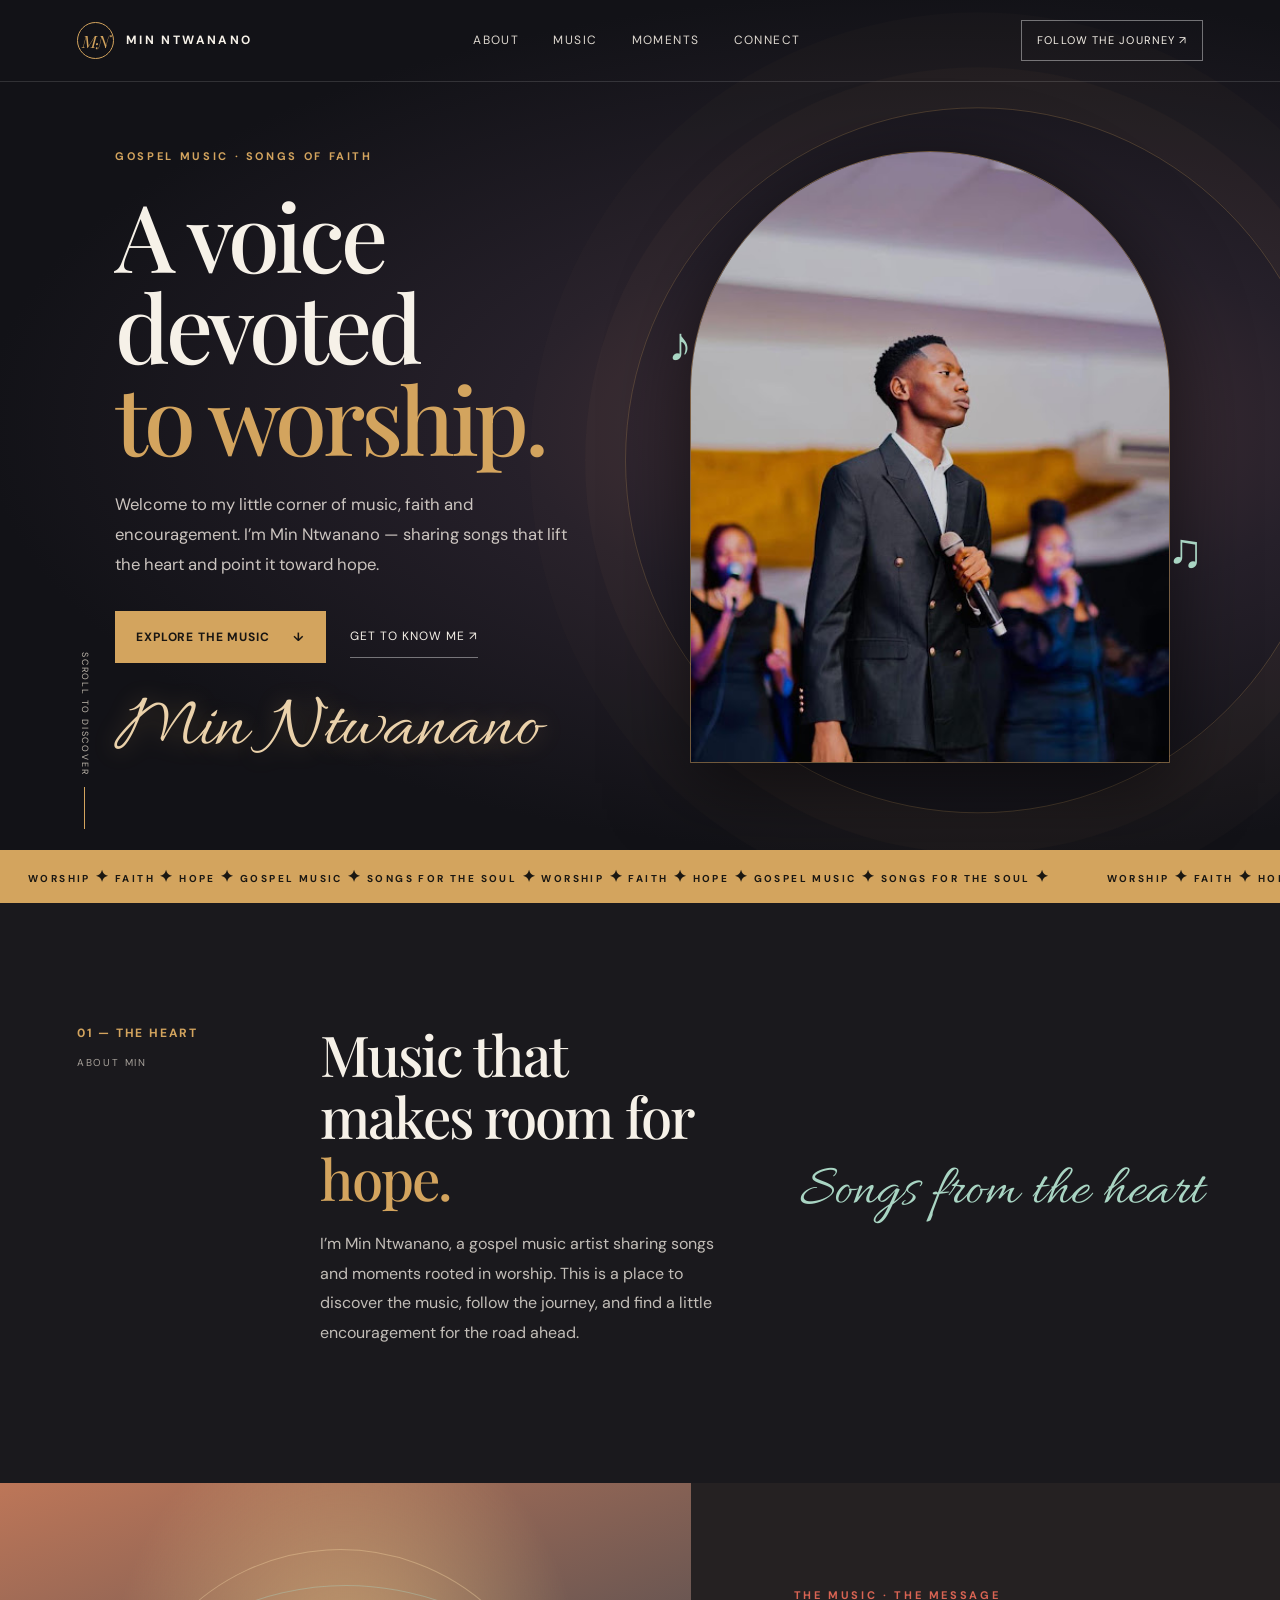
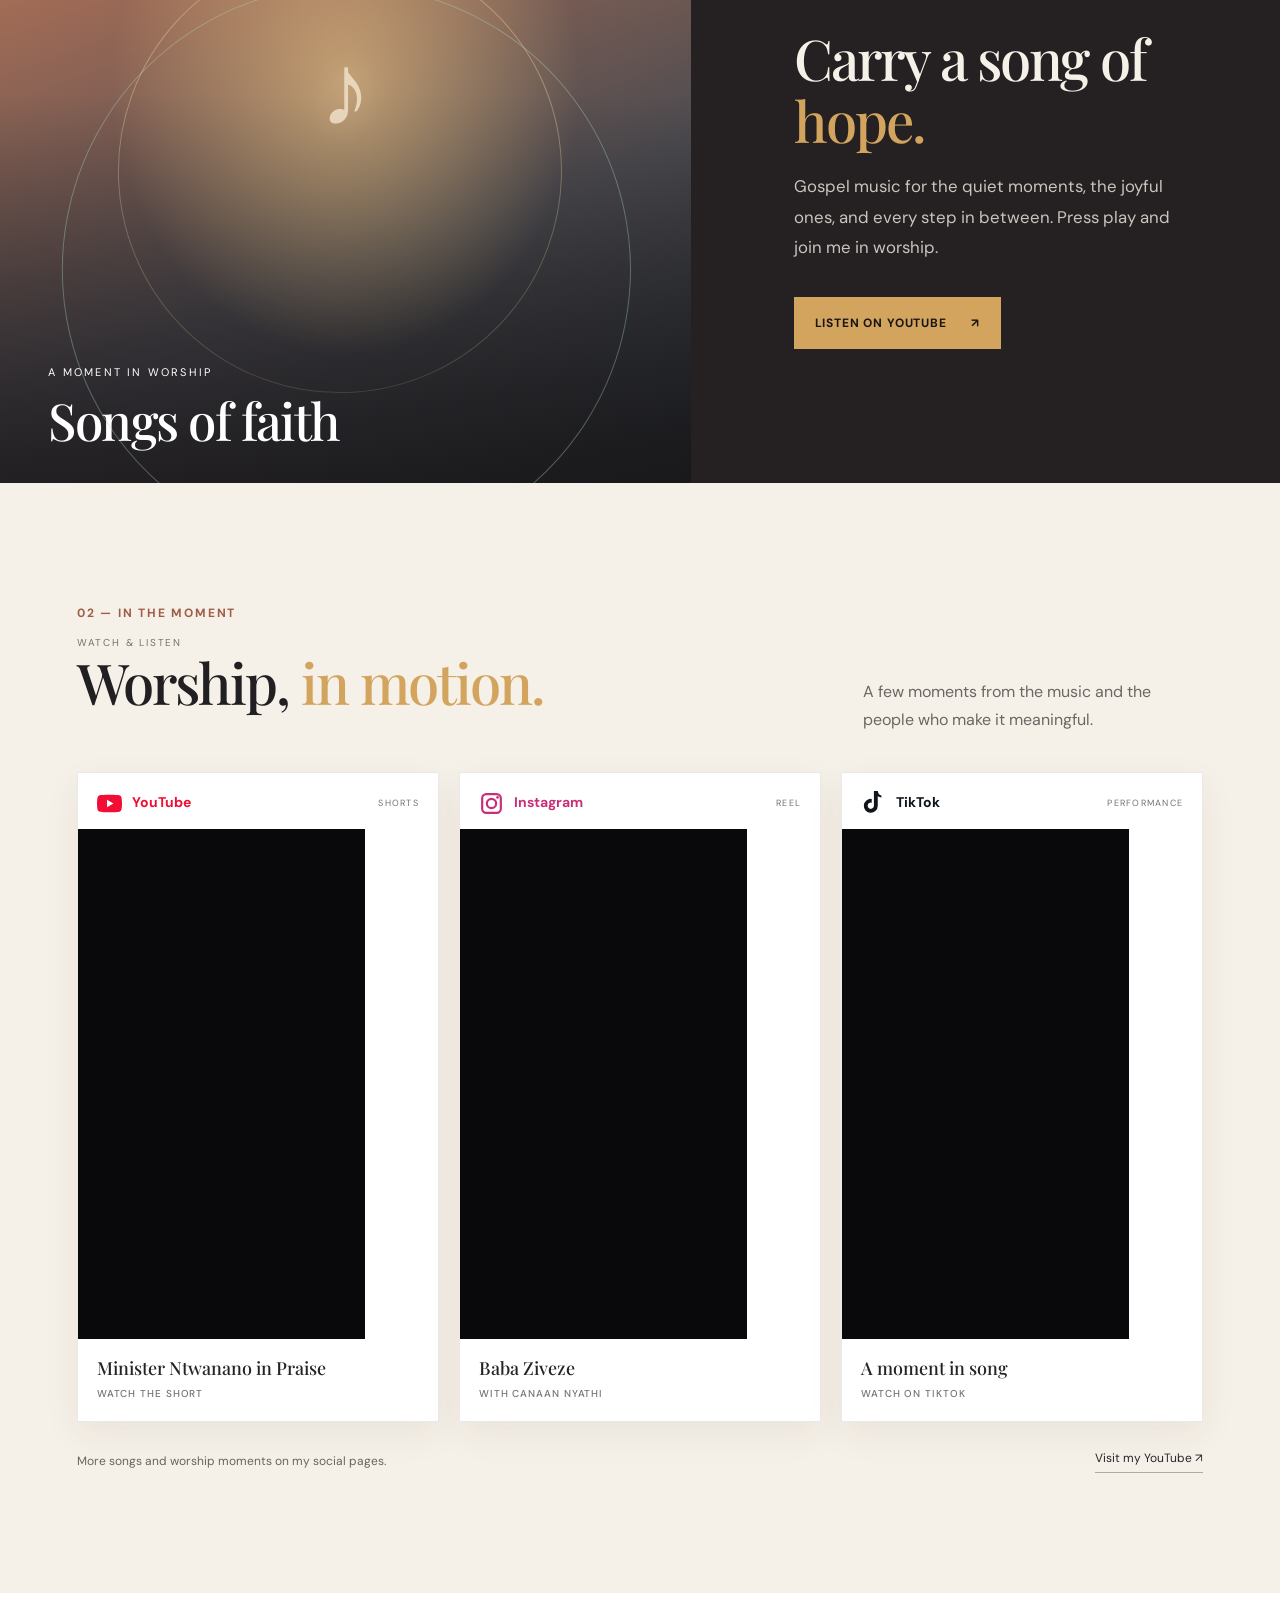
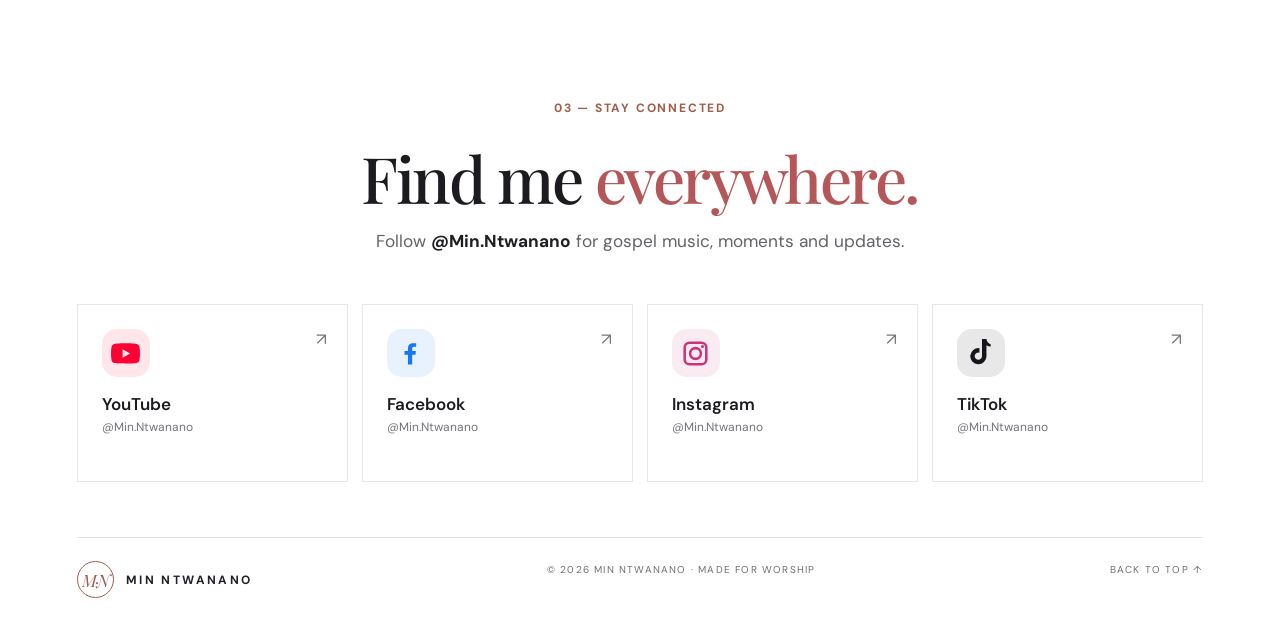
==== main.ntuanamo.html @ 6c26765f "Create Min Ntwanano comparison website" ====
<!doctype html>
<html lang="en">
<head>
<meta charset="utf-8"><meta name="viewport" content="width=device-width, initial-scale=1">
<meta name="theme-color" content="#111116"><meta name="description" content="Min Ntwanano — a voice devoted to worship. Explore gospel music, live moments and follow @Min.Ntwanano.">
<title>Min Ntwanano — A Voice Devoted to Worship</title>
<link rel="preconnect" href="https://fonts.googleapis.com"><link rel="preconnect" href="https://fonts.gstatic.com" crossorigin>
<link href="https://fonts.googleapis.com/css2?family=Allura&family=DM+Sans:wght@400;500;600;700&family=Playfair+Display:wght@500;600;700&display=swap" rel="stylesheet">
<style>
:root{--ink:#111116;--cream:#f6f1e8;--paper:#fff;--gold:#d3a45e;--rose:#d96453;--mint:#a9d5c3;--muted:#a9a5a0;--line:#ffffff26;--display:"Playfair Display",Georgia,serif;--body:"DM Sans",Arial,sans-serif;--script:"Allura",cursive}
*{box-sizing:border-box}html{scroll-behavior:smooth;scroll-padding-top:84px}body{margin:0;background:var(--ink);color:var(--cream);font:16px/1.7 var(--body);-webkit-font-smoothing:antialiased}a{color:inherit;text-decoration:none}img{max-width:100%;display:block}button,a{-webkit-tap-highlight-color:transparent}.wrap{width:min(1180px,88%);margin:auto}.nav{height:82px;padding:0 6%;position:absolute;z-index:10;inset:0 0 auto;display:flex;align-items:center;justify-content:space-between;border-bottom:1px solid #ffffff22}.brand{font-size:12px;letter-spacing:.2em;font-weight:700;display:flex;align-items:center;gap:12px}.brand-mark{width:37px;height:37px;border:1px solid var(--gold);border-radius:50%;display:grid;place-items:center;font:italic 17px var(--display);letter-spacing:-.1em;color:var(--gold)}.navlinks{display:flex;gap:34px;font-size:12px;letter-spacing:.12em;text-transform:uppercase;color:#ddd7cf}.navlinks a{transition:color .25s}.navlinks a:hover{color:var(--gold)}.nav-cta{border:1px solid #ffffff67;padding:10px 15px;font-size:11px;letter-spacing:.1em;text-transform:uppercase;transition:background .25s,color .25s}.nav-cta:hover{background:var(--cream);color:var(--ink)}.hero{min-height:min(850px,100svh);padding:140px 6% 76px;position:relative;display:grid;grid-template-columns:1fr .94fr;align-items:center;overflow:hidden;background:radial-gradient(ellipse at 73% 50%,#47333a 0,#26202a 32%,#121217 72%)}.hero:before{content:"";position:absolute;width:55vw;height:55vw;max-width:760px;max-height:760px;border:1px solid #d3a45e40;border-radius:50%;right:-4vw;top:50%;transform:translateY(-45%);box-shadow:0 0 0 40px #d3a45e08,0 0 0 95px #d3a45e05}.hero-copy{position:relative;z-index:2;max-width:680px;padding-left:3vw}.eyebrow{font-size:11px;letter-spacing:.24em;text-transform:uppercase;font-weight:700;color:var(--gold);margin:0 0 23px}.hero h1{font:500 clamp(3.5rem,7.3vw,7.2rem)/.98 var(--display);letter-spacing:-.045em;margin:0;max-width:720px}.hero h1 span{color:var(--gold);display:block}.hero-text{font-size:clamp(1rem,1.3vw,1.12rem);color:#cbc4bf;max-width:480px;line-height:1.8;margin:27px 0 0}.hero-actions{display:flex;align-items:center;gap:24px;margin-top:31px}.button{min-height:52px;padding:0 21px;background:var(--gold);color:#181512;display:inline-flex;align-items:center;justify-content:center;gap:24px;font-size:12px;font-weight:700;letter-spacing:.07em;text-transform:uppercase;transition:transform .25s,background .25s}.button:hover{transform:translateY(-3px);background:#ecc17b}.text-link{font-size:12px;letter-spacing:.08em;text-transform:uppercase;border-bottom:1px solid #ffffff68;padding:10px 0;transition:color .2s}.text-link:hover{color:var(--mint)}.signature{font:clamp(3.5rem,6vw,5.8rem)/.95 var(--script);color:#ead1aa;margin:31px 0 0;text-shadow:0 2px 24px #d3a45e55}.hero-art{position:relative;z-index:1;min-height:590px;height:min(68vh,680px);display:flex;align-items:flex-end;justify-content:center}.hero-photo{width:min(100%,480px);height:100%;object-fit:cover;object-position:center 18%;border-radius:240px 240px 0 0;border:1px solid #d3a45e77;box-shadow:0 20px 80px #0009;animation:portraitEnter 1.1s cubic-bezier(.2,.7,.2,1) both}.photo-halo{position:absolute;width:min(70%,360px);aspect-ratio:1;border-radius:50%;background:radial-gradient(circle,#d3a45e70,#d3a45e00 70%);top:0;left:50%;transform:translateX(-50%);z-index:-1;animation:pulse 5s ease-in-out infinite alternate}.hero-note{position:absolute;z-index:3;color:var(--mint);font-size:48px;animation:float 4.5s ease-in-out infinite}.hero-note.one{top:25%;left:2%}.hero-note.two{bottom:28%;right:0;animation-delay:1.4s}.scroll-mark{position:absolute;bottom:21px;left:6%;font-size:9px;letter-spacing:.2em;color:#c0b9ae;text-transform:uppercase;writing-mode:vertical-rl;display:flex;gap:12px;align-items:center}.scroll-mark:after{content:"";height:42px;border-left:1px solid var(--gold)}
.ticker{overflow:hidden;background:var(--gold);color:#1a1712;padding:13px 0;white-space:nowrap}.ticker-track{display:flex;width:max-content;animation:marquee 29s linear infinite}.ticker span{font-size:10px;letter-spacing:.24em;text-transform:uppercase;font-weight:700;padding:0 28px}.ticker i{font-style:normal;font-size:16px}
.section{padding:120px 0}.about{background:#1a191d}.about-grid{display:grid;grid-template-columns:.62fr 1.5fr .95fr;gap:clamp(32px,6vw,88px);align-items:center}.section-index{align-self:start;color:#a7a19a;font-size:10px;letter-spacing:.18em;text-transform:uppercase}.section-index b{display:block;color:var(--gold);font-size:12px;margin-bottom:10px}.about h2,.music-copy h2,.moments h2{font:500 clamp(2.5rem,4.4vw,4.2rem)/1.1 var(--display);letter-spacing:-.035em;margin:0 0 20px}.about h2 em,.music-copy h2 em,.moments h2 em{color:var(--gold);font-style:normal}.about-copy{font-size:clamp(1rem,1.25vw,1.1rem);color:#c2bdb7;line-height:1.85;max-width:580px}.about-sign{font:clamp(2.8rem,4.5vw,4.5rem)/1 var(--script);color:var(--mint);white-space:nowrap;transform:rotate(-5deg);text-align:center}.music-feature{min-height:600px;display:grid;grid-template-columns:1.08fr .92fr;background:#252122}.feature-art{position:relative;min-height:520px;overflow:hidden;background:linear-gradient(160deg,#bd7658,#4c4b50 60%,#1d272a)}.feature-art:before,.feature-art:after{content:"";position:absolute;border:1px solid #f3d6aa66;border-radius:50%;width:64%;aspect-ratio:1;top:11%;left:17%;transform:rotate(-25deg)}.feature-art:after{width:82%;left:9%;top:17%;transform:rotate(32deg);border-color:#a9d5c360}.feature-glow{position:absolute;inset:0;background:radial-gradient(ellipse at 50% 33%,#f2c9859c,transparent 48%),linear-gradient(0deg,#171316bb,transparent 65%)}.feature-note{position:absolute;top:20%;left:50%;transform:translateX(-50%);font-size:clamp(4rem,8vw,8rem);color:#f8ead3;opacity:.76;text-shadow:0 0 40px #fff7}.feature-label{position:absolute;bottom:35px;left:7%;color:#fff;font-size:11px;letter-spacing:.2em;text-transform:uppercase}.feature-label strong{display:block;font:500 clamp(2rem,4vw,4rem)/1.1 var(--display);letter-spacing:-.03em;text-transform:none;margin-top:10px}.music-copy{padding:clamp(45px,8vw,120px)}.music-copy p:not(.eyebrow){font-size:1.05rem;color:#cbc4bf;line-height:1.8}.music-copy .button{margin-top:18px}.music-copy .eyebrow{color:var(--rose)}
.moments{background:#f6f1e8;color:#211f22}.moments .section-index{color:#77716d}.moments .section-index b{color:#a15c48}.moments-head{display:flex;justify-content:space-between;align-items:end;gap:30px;margin-bottom:39px}.moments-head .sub{color:#6a6664;font-size:1rem;max-width:340px;margin:0}.video-grid{display:grid;grid-template-columns:repeat(3,minmax(0,1fr));gap:20px}.video-card{background:#fff;border:1px solid #231e1b18;box-shadow:0 12px 34px #2f1f1810;transition:transform .35s,box-shadow .35s}.video-card:hover{transform:translateY(-8px);box-shadow:0 22px 48px #2f1f1822}.video-brand{display:flex;align-items:center;justify-content:space-between;padding:18px 19px 13px}.platform{display:flex;align-items:center;gap:10px;font-weight:700;font-size:14px}.platform svg{width:25px;height:25px}.yt{color:#f20d34}.ig{color:#c92f78}.tt{color:#10151c}.video-tag{font-size:9px;color:#77716d;letter-spacing:.14em;text-transform:uppercase}.embed{aspect-ratio:9/16;max-height:510px;background:#09090c;overflow:hidden}.embed iframe{display:block;width:100%;height:100%;border:0}.video-title{padding:17px 19px 20px;font:500 18px/1.35 var(--display);color:#252225}.video-title small{font:500 10px/1.4 var(--body);display:block;color:#77716d;letter-spacing:.09em;text-transform:uppercase;margin-top:7px}.moments-foot{margin-top:26px;display:flex;justify-content:space-between;align-items:center;color:#69635e;font-size:12px}.moments-foot a{color:#29252a;border-bottom:1px solid #b5a99e;padding-bottom:4px}
.connect{background:#fff;color:#1d1b20;padding:105px 0 45px}.connect-top{text-align:center;max-width:730px;margin:0 auto 48px}.connect .section-index{margin-bottom:25px}.connect .section-index b{color:#a15c48}.connect h2{font:500 clamp(2.8rem,5vw,5rem)/1.05 var(--display);letter-spacing:-.04em;margin:0 0 16px}.connect h2 em{font-style:normal;color:#b55758}.connect-top p{font-size:1.08rem;color:#656168;margin:0}.connect-top strong{color:#211e23}.social-grid{display:grid;grid-template-columns:repeat(4,1fr);gap:14px}.social-card{--brand:#d4213d;background:#fff;border:1px solid #201c201c;padding:24px;min-height:178px;display:flex;flex-direction:column;position:relative;transition:transform .3s,box-shadow .3s,border-color .3s}.social-card:hover{transform:translateY(-6px);border-color:var(--brand);box-shadow:0 18px 38px #21152114}.social-card.youtube{--brand:#ff0033}.social-card.facebook{--brand:#1877f2}.social-card.instagram{--brand:#ca3479}.social-card.tiktok{--brand:#15161b}.social-icon{width:48px;height:48px;border-radius:15px;display:grid;place-items:center;background:color-mix(in srgb,var(--brand) 10%,white);color:var(--brand);margin-bottom:16px}.social-icon svg{width:29px;height:29px;fill:currentColor}.social-card b{font:600 17px var(--body)}.social-card small{font-size:12px;color:#76717a;margin-top:2px}.social-arrow{position:absolute;right:20px;top:20px;color:#777;font-size:17px}.connect-bottom{margin-top:55px;border-top:1px solid #27232a20;padding-top:23px;display:flex;justify-content:space-between;color:#716d73;font-size:10px;letter-spacing:.12em;text-transform:uppercase}.connect-bottom .brand{color:#252027}.connect-bottom .brand-mark{color:#9c5e54;border-color:#9c5e54}
.reveal{opacity:0;transform:translateY(26px);transition:opacity .8s ease,transform .8s cubic-bezier(.18,.7,.25,1)}.reveal.in-view{opacity:1;transform:none}.video-card:nth-child(2){transition-delay:.1s}.video-card:nth-child(3){transition-delay:.2s}
@keyframes portraitEnter{from{opacity:0;transform:translateY(28px) scale(.98)}to{opacity:1;transform:none}}@keyframes pulse{from{opacity:.6;transform:translateX(-50%) scale(.92)}to{opacity:1;transform:translateX(-50%) scale(1.08)}}@keyframes float{0%,100%{transform:translateY(0) rotate(-7deg)}50%{transform:translateY(-12px) rotate(7deg)}}@keyframes marquee{to{transform:translateX(-50%)}}@media(max-width:900px){.navlinks{gap:19px}.hero{grid-template-columns:1fr .82fr;min-height:760px}.hero-art{height:560px;min-height:0}.hero h1{font-size:clamp(3.4rem,8vw,6rem)}.about-grid{grid-template-columns:.35fr 1.2fr;gap:25px 45px}.about-sign{grid-column:2;text-align:left}.video-grid{grid-template-columns:repeat(2,minmax(0,1fr))}.video-card:last-child{grid-column:1/-1;width:calc(50% - 10px);justify-self:center}.social-grid{grid-template-columns:repeat(2,1fr)}}@media(max-width:640px){html{scroll-padding-top:70px}.wrap{width:88%}.nav{height:70px;padding:0 6%}.brand{font-size:10px;letter-spacing:.15em}.brand-mark{width:33px;height:33px}.navlinks{display:none}.nav-cta{font-size:9px;padding:9px 11px}.hero{display:flex;flex-direction:column;align-items:stretch;gap:28px;min-height:0;padding:114px 6% 58px;background:radial-gradient(ellipse at 50% 68%,#47333a 0,#26202a 37%,#121217 78%)}.hero-copy{padding:0}.hero h1{font-size:clamp(3.5rem,14vw,5.1rem);line-height:.99}.hero-text{font-size:1rem;line-height:1.75;margin-top:20px}.eyebrow{font-size:10px;letter-spacing:.18em;margin-bottom:16px}.hero-actions{gap:17px;flex-wrap:wrap;margin-top:23px}.button{min-height:49px;padding:0 16px;font-size:10px;gap:16px}.text-link{font-size:10px}.signature{font-size:4rem;margin-top:24px}.hero-art{height:clamp(370px,112vw,510px);width:100%;min-height:0;margin:0 auto}.hero-photo{width:min(82%,370px);object-position:center 18%}.hero:before{width:96vw;height:96vw;right:-26vw;top:72%}.hero-note.one{left:0;top:22%}.hero-note.two{right:0;bottom:19%}.scroll-mark{left:auto;right:6%;bottom:18px;writing-mode:horizontal-tb;flex-direction:row}.scroll-mark:after{height:0;width:32px;border-left:0;border-top:1px solid var(--gold)}.ticker{padding:11px 0}.ticker span{font-size:9px;padding:0 18px}.section{padding:77px 0}.about-grid{display:block}.about .section-index{margin-bottom:27px}.about h2,.music-copy h2,.moments h2{font-size:clamp(2.55rem,11vw,3.5rem);line-height:1.05}.about-copy{font-size:1rem;line-height:1.8}.about-sign{margin-top:32px;text-align:left;font-size:3.6rem}.music-feature{display:flex;flex-direction:column}.feature-art{min-height:390px}.feature-label{bottom:25px;left:7%}.music-copy{padding:56px 7% 63px}.music-copy p:not(.eyebrow){font-size:1rem}.moments-head{display:block;margin-bottom:25px}.moments-head .sub{margin-top:16px;font-size:.98rem}.video-grid{grid-template-columns:1fr;gap:19px}.video-card:last-child{grid-column:auto;width:100%}.embed{width:min(100%,355px);margin:auto;max-height:580px}.video-brand{padding:16px 17px 12px}.video-title{font-size:17px}.moments-foot{align-items:flex-start;gap:15px;flex-direction:column;font-size:11px}.connect{padding:76px 0 28px}.connect-top{margin-bottom:30px}.connect h2{font-size:clamp(2.8rem,12vw,4rem)}.connect-top p{font-size:1rem}.social-grid{grid-template-columns:repeat(2,minmax(0,1fr));gap:10px}.social-card{min-height:154px;padding:17px 14px}.social-icon{width:43px;height:43px;margin-bottom:13px;border-radius:13px}.social-icon svg{width:26px;height:26px}.social-card b{font-size:15px}.social-card small{font-size:11px}.social-arrow{top:14px;right:14px;font-size:15px}.connect-bottom{margin-top:38px;padding-top:18px;font-size:8px;gap:10px;align-items:flex-start}.connect-bottom .brand{font-size:8px;gap:8px}.connect-bottom .brand-mark{width:27px;height:27px;font-size:14px}}@media(prefers-reduced-motion:reduce){*,*::before,*::after{scroll-behavior:auto!important;animation-duration:.01ms!important;animation-iteration-count:1!important;transition-duration:.01ms!important}.reveal{opacity:1;transform:none}} 
</style></head>
<body>
<header class="nav"><a class="brand" href="#home" aria-label="Min Ntwanano home"><span class="brand-mark">M·N</span><span>MIN NTWANANO</span></a><nav class="navlinks" aria-label="Main navigation"><a href="#about">About</a><a href="#music">Music</a><a href="#moments">Moments</a><a href="#connect">Connect</a></nav><a class="nav-cta" href="#connect">Follow the journey ↗</a></header>
<main>
<section class="hero" id="home"><div class="hero-copy"><p class="eyebrow">Gospel music · Songs of faith</p><h1>A voice devoted <span>to worship.</span></h1><p class="hero-text">Welcome to my little corner of music, faith and encouragement. I’m Min Ntwanano — sharing songs that lift the heart and point it toward hope.</p><div class="hero-actions"><a class="button" href="#music">Explore the music <span>↓</span></a><a class="text-link" href="#about">Get to know me ↗</a></div><p class="signature">Min Ntwanano</p></div><div class="hero-art"><div class="photo-halo"></div><span class="hero-note one">♪</span><span class="hero-note two">♫</span><img class="hero-photo" src="[data-uri]" alt="Min Ntwanano singing into a microphone on stage"></div><a class="scroll-mark" href="#about">Scroll to discover</a></section>
<div class="ticker" aria-label="Worship, faith, hope and music"><div class="ticker-track"><span>Worship <i>✦</i> Faith <i>✦</i> Hope <i>✦</i> Gospel music <i>✦</i> Songs for the soul <i>✦</i> Worship <i>✦</i> Faith <i>✦</i> Hope <i>✦</i> Gospel music <i>✦</i> Songs for the soul <i>✦</i></span><span aria-hidden="true">Worship <i>✦</i> Faith <i>✦</i> Hope <i>✦</i> Gospel music <i>✦</i> Songs for the soul <i>✦</i> Worship <i>✦</i> Faith <i>✦</i> Hope <i>✦</i> Gospel music <i>✦</i> Songs for the soul <i>✦</i></span></div></div>
<section class="about section" id="about"><div class="wrap about-grid"><div class="section-index reveal"><b>01 — The heart</b>About Min</div><div class="reveal"><h2>Music that makes room for <em>hope.</em></h2><p class="about-copy">I’m Min Ntwanano, a gospel music artist sharing songs and moments rooted in worship. This is a place to discover the music, follow the journey, and find a little encouragement for the road ahead.</p></div><div class="about-sign reveal">Songs from the heart</div></div></section>
<section class="music-feature" id="music"><div class="feature-art" aria-label="Abstract warm-toned music artwork"><div class="feature-glow"></div><div class="feature-note">♪</div><div class="feature-label">A moment in worship<strong>Songs of faith</strong></div></div><div class="music-copy reveal"><p class="eyebrow">The music · The message</p><h2>Carry a song of <em>hope.</em></h2><p>Gospel music for the quiet moments, the joyful ones, and every step in between. Press play and join me in worship.</p><a class="button" href="https://www.youtube.com/shorts/XUya5lJ8Phw" target="_blank" rel="noopener">Listen on YouTube <span>↗</span></a></div></section>
<section class="moments section" id="moments"><div class="wrap"><div class="section-index reveal"><b>02 — In the moment</b>Watch & listen</div><div class="moments-head reveal"><h2>Worship, <em>in motion.</em></h2><p class="sub">A few moments from the music and the people who make it meaningful.</p></div><div class="video-grid">
<article class="video-card reveal"><div class="video-brand"><div class="platform yt"><svg viewBox="0 0 24 24" aria-hidden="true"><path fill="currentColor" d="M23.5 6.2a3 3 0 0 0-2.1-2.1C19.5 3.6 12 3.6 12 3.6s-7.5 0-9.4.5A3 3 0 0 0 .5 6.2 31 31 0 0 0 0 12a31 31 0 0 0 .5 5.8 3 3 0 0 0 2.1 2.1c1.9.5 9.4.5 9.4.5s7.5 0 9.4-.5a3 3 0 0 0 2.1-2.1A31 31 0 0 0 24 12a31 31 0 0 0-.5-5.8ZM9.6 15.6V8.4l6.2 3.6-6.2 3.6Z"/></svg>YouTube</div><span class="video-tag">Shorts</span></div><div class="embed"><iframe src="https://www.youtube.com/embed/XUya5lJ8Phw" title="Minister Ntwanano in Praise — Worship Short" loading="lazy" allow="accelerometer; autoplay; clipboard-write; encrypted-media; gyroscope; picture-in-picture; web-share" allowfullscreen></iframe></div><div class="video-title">Minister Ntwanano in Praise<small>Watch the short</small></div></article>
<article class="video-card reveal"><div class="video-brand"><div class="platform ig"><svg viewBox="0 0 24 24" aria-hidden="true"><path fill="currentColor" d="M7 2h10a5 5 0 0 1 5 5v10a5 5 0 0 1-5 5H7a5 5 0 0 1-5-5V7a5 5 0 0 1 5-5Zm0 2.1A2.9 2.9 0 0 0 4.1 7v10A2.9 2.9 0 0 0 7 19.9h10a2.9 2.9 0 0 0 2.9-2.9V7A2.9 2.9 0 0 0 17 4.1H7Zm5 2.4a5.5 5.5 0 1 1 0 11 5.5 5.5 0 0 1 0-11Zm0 2.1a3.4 3.4 0 1 0 0 6.8 3.4 3.4 0 0 0 0-6.8Zm5.8-3.7a1.3 1.3 0 1 1 0 2.6 1.3 1.3 0 0 1 0-2.6Z"/></svg>Instagram</div><span class="video-tag">Reel</span></div><div class="embed"><iframe src="https://www.instagram.com/reel/DeUExCxQD0J/embed/" title="Baba Ziveze with Canaan Nyathi featuring Min Ntwanano" loading="lazy" allowtransparency="true" allowfullscreen></iframe></div><div class="video-title">Baba Ziveze<small>With Canaan Nyathi</small></div></article>
<article class="video-card reveal"><div class="video-brand"><div class="platform tt"><svg viewBox="0 0 24 24" aria-hidden="true"><path fill="currentColor" d="M19.6 6.2a5.7 5.7 0 0 1-3.5-1.1v9.1a6.7 6.7 0 1 1-5.8-6.6v3.7a3 3 0 1 0 2.1 2.9V0h3.7c.2 2.1 1.5 3.8 3.5 4.4v1.8Z"/></svg>TikTok</div><span class="video-tag">Performance</span></div><div class="embed"><iframe src="https://www.tiktok.com/player/v1/7664483006446357767?description=1&amp;music_info=1" title="Min Ntwanano on TikTok" loading="lazy" allow="fullscreen"></iframe></div><div class="video-title">A moment in song<small>Watch on TikTok</small></div></article></div><div class="moments-foot"><span>More songs and worship moments on my social pages.</span><a href="https://www.youtube.com/@Min.Ntwanano" target="_blank" rel="noopener">Visit my YouTube ↗</a></div></div></section>
<section class="connect" id="connect"><div class="wrap"><div class="connect-top reveal"><div class="section-index"><b>03 — Stay connected</b></div><h2>Find me <em>everywhere.</em></h2><p>Follow <strong>@Min.Ntwanano</strong> for gospel music, moments and updates.</p></div><div class="social-grid">
<a class="social-card youtube reveal" href="https://www.youtube.com/@Min.Ntwanano" target="_blank" rel="noopener"><span class="social-icon"><svg viewBox="0 0 24 24" aria-hidden="true"><path d="M23.5 6.2a3 3 0 0 0-2.1-2.1C19.5 3.6 12 3.6 12 3.6s-7.5 0-9.4.5A3 3 0 0 0 .5 6.2 31 31 0 0 0 0 12a31 31 0 0 0 .5 5.8 3 3 0 0 0 2.1 2.1c1.9.5 9.4.5 9.4.5s7.5 0 9.4-.5a3 3 0 0 0 2.1-2.1A31 31 0 0 0 24 12a31 31 0 0 0-.5-5.8ZM9.6 15.6V8.4l6.2 3.6-6.2 3.6Z"/></svg></span><b>YouTube</b><small>@Min.Ntwanano</small><span class="social-arrow">↗</span></a>
<a class="social-card facebook reveal" href="https://www.facebook.com/Min.Ntwanano" target="_blank" rel="noopener"><span class="social-icon"><svg viewBox="0 0 24 24" aria-hidden="true"><path d="M13.4 21v-8h2.7l.4-3.1h-3.1v-2c0-.9.3-1.5 1.6-1.5h1.7V3.6c-.3 0-1.3-.1-2.5-.1-2.5 0-4.3 1.5-4.3 4.4v2H7v3.1h2.9v8h3.5Z"/></svg></span><b>Facebook</b><small>@Min.Ntwanano</small><span class="social-arrow">↗</span></a>
<a class="social-card instagram reveal" href="https://www.instagram.com/min.ntwanano/" target="_blank" rel="noopener"><span class="social-icon"><svg viewBox="0 0 24 24" aria-hidden="true"><path d="M7 2h10a5 5 0 0 1 5 5v10a5 5 0 0 1-5 5H7a5 5 0 0 1-5-5V7a5 5 0 0 1 5-5Zm0 2.1A2.9 2.9 0 0 0 4.1 7v10A2.9 2.9 0 0 0 7 19.9h10a2.9 2.9 0 0 0 2.9-2.9V7A2.9 2.9 0 0 0 17 4.1H7Zm5 2.4a5.5 5.5 0 1 1 0 11 5.5 5.5 0 0 1 0-11Zm0 2.1a3.4 3.4 0 1 0 0 6.8 3.4 3.4 0 0 0 0-6.8Zm5.8-3.7a1.3 1.3 0 1 1 0 2.6 1.3 1.3 0 0 1 0-2.6Z"/></svg></span><b>Instagram</b><small>@Min.Ntwanano</small><span class="social-arrow">↗</span></a>
<a class="social-card tiktok reveal" href="https://www.tiktok.com/@Min.Ntwanano" target="_blank" rel="noopener"><span class="social-icon"><svg viewBox="0 0 24 24" aria-hidden="true"><path d="M19.6 6.2a5.7 5.7 0 0 1-3.5-1.1v9.1a6.7 6.7 0 1 1-5.8-6.6v3.7a3 3 0 1 0 2.1 2.9V0h3.7c.2 2.1 1.5 3.8 3.5 4.4v1.8Z"/></svg></span><b>TikTok</b><small>@Min.Ntwanano</small><span class="social-arrow">↗</span></a></div>
<div class="connect-bottom"><a class="brand" href="#home"><span class="brand-mark">M·N</span><span>MIN NTWANANO</span></a><span>© <span id="year"></span> Min Ntwanano · Made for worship</span><a href="#home">Back to top ↑</a></div></div></section>
</main><script>
document.getElementById("year").textContent=new Date().getFullYear();
const revealObserver=new IntersectionObserver(entries=>entries.forEach(entry=>{if(entry.isIntersecting){entry.target.classList.add("in-view");revealObserver.unobserve(entry.target)}}),{threshold:.12});
document.querySelectorAll(".reveal").forEach(el=>revealObserver.observe(el));
</script></body></html>
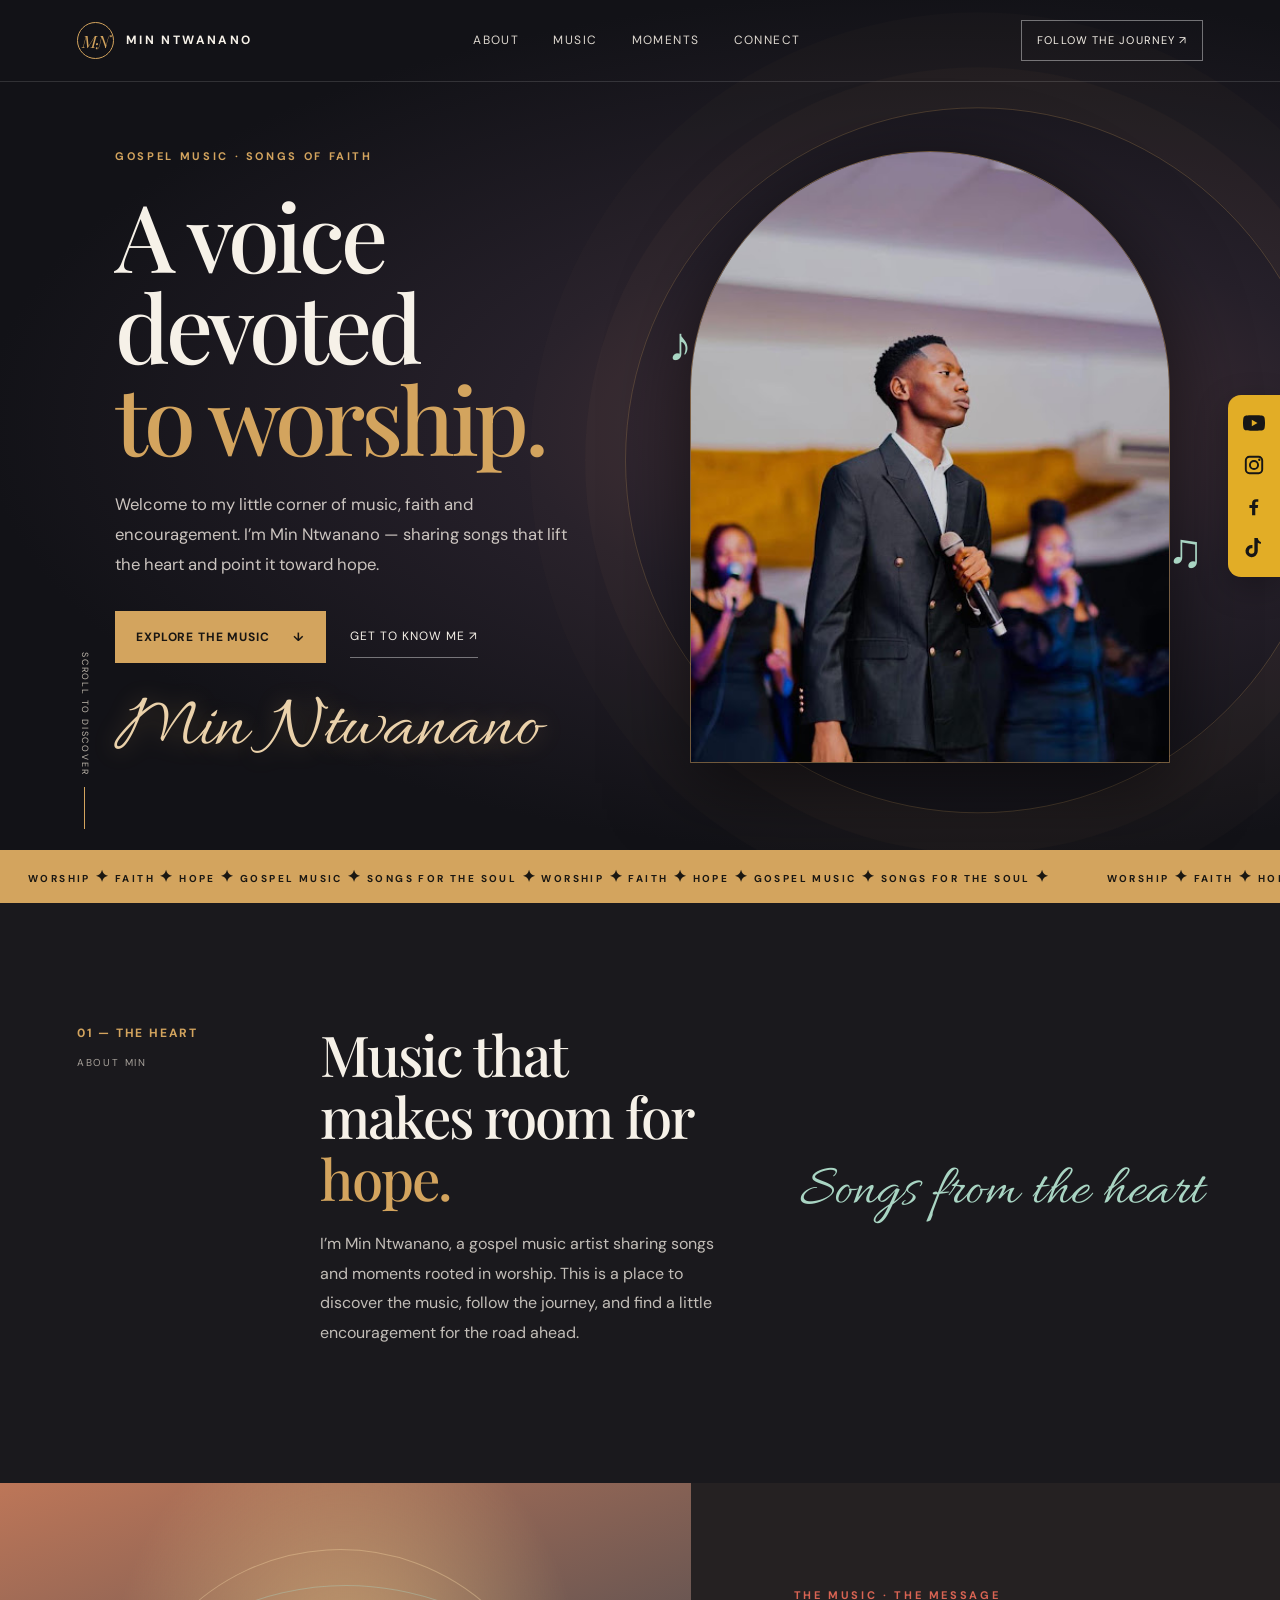
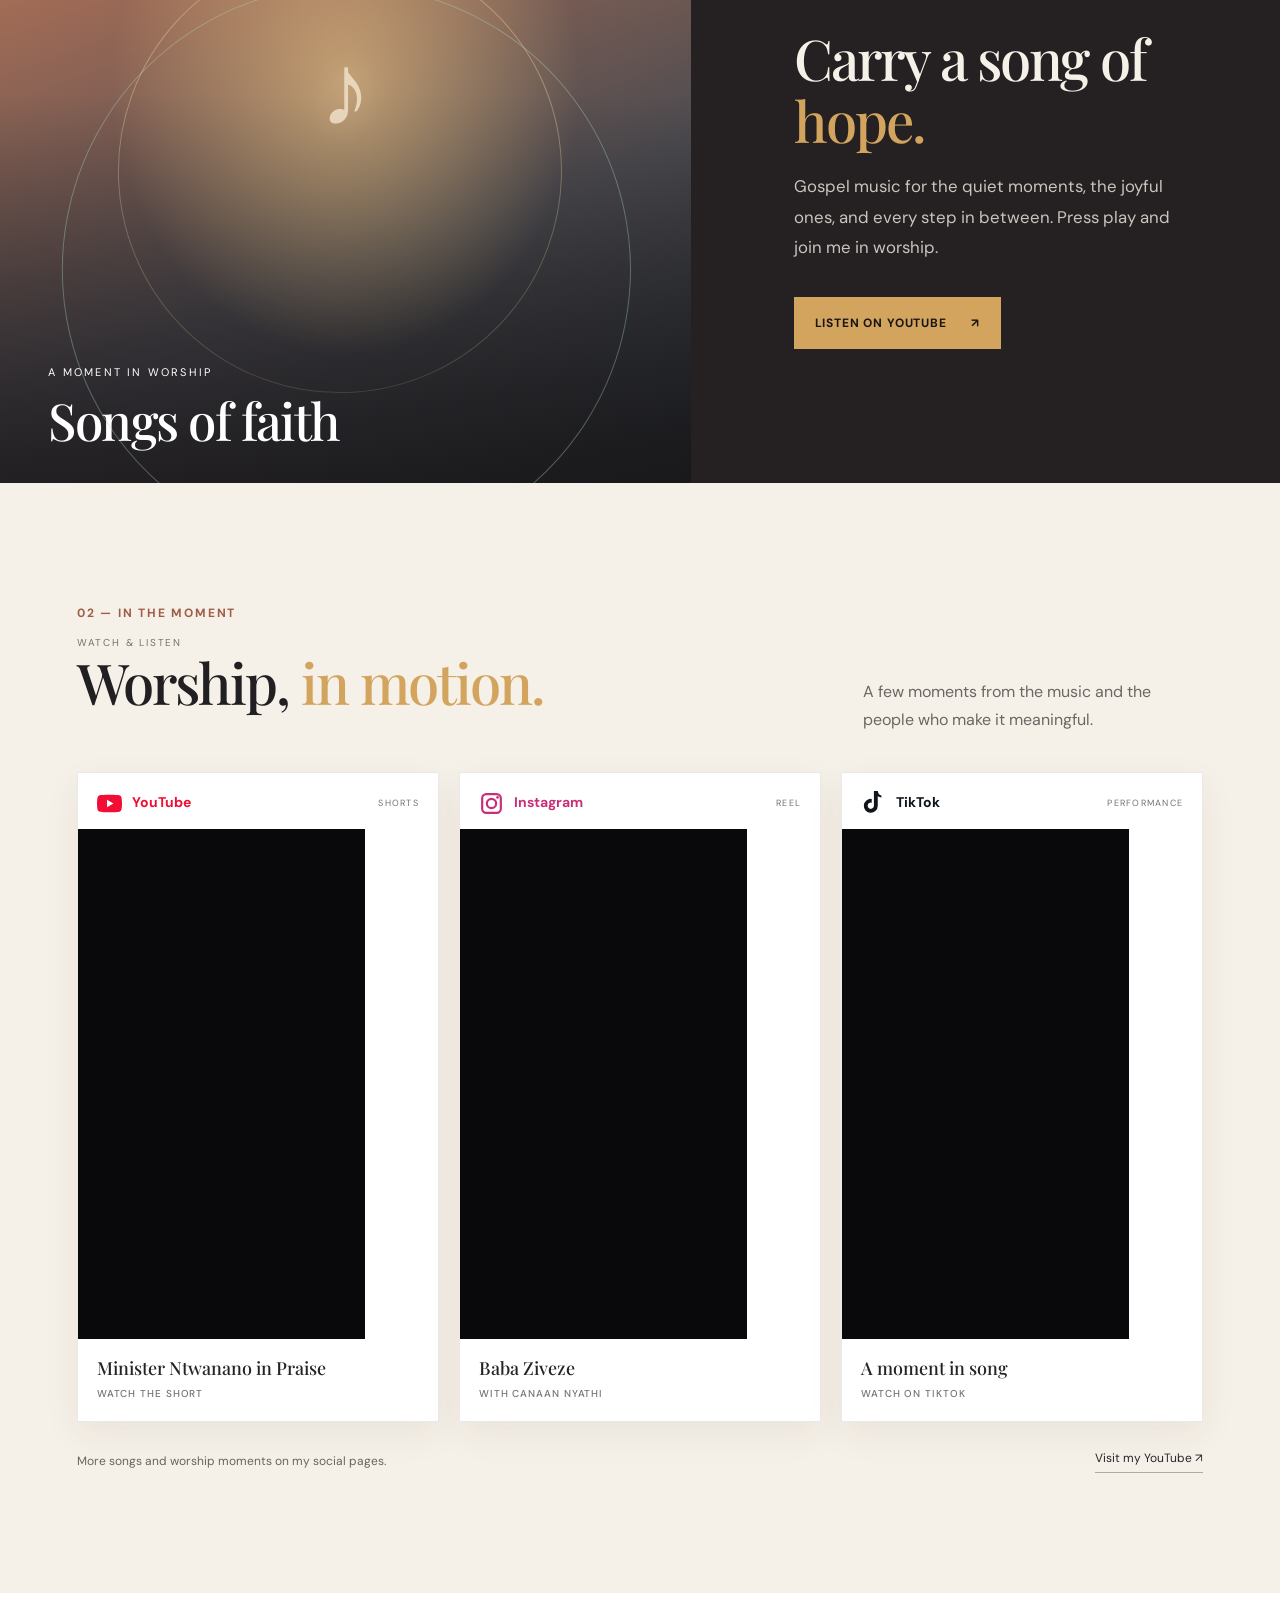
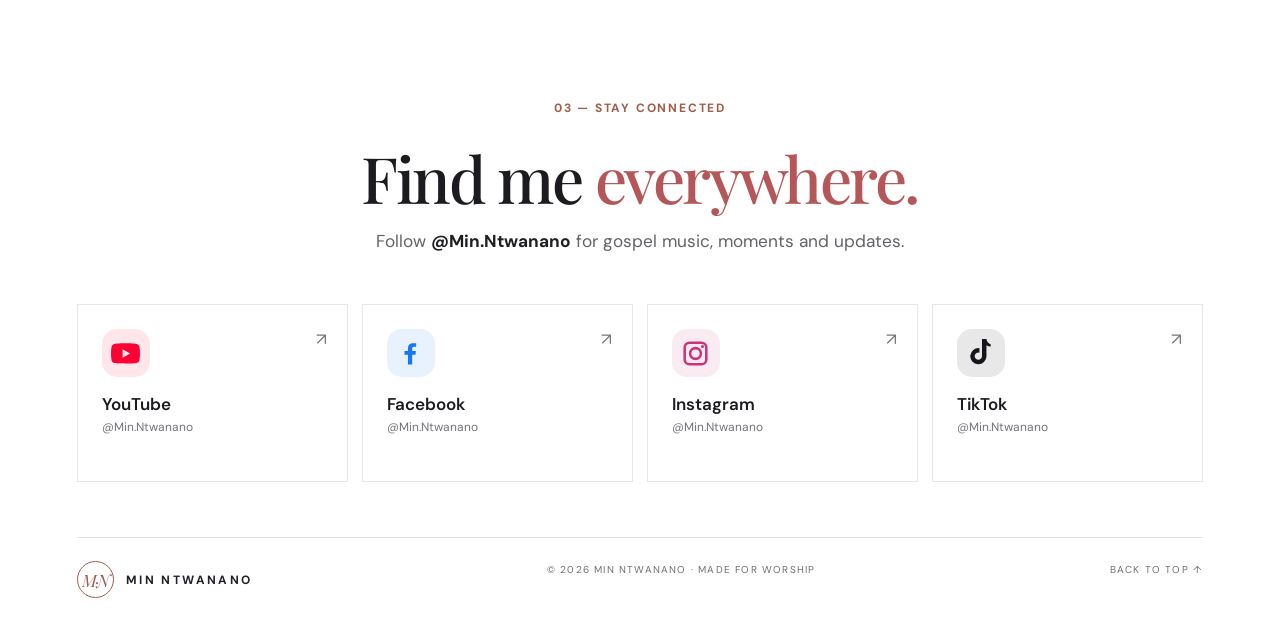
==== commit 92f011a0: "Add persistent social follow rail" ====
--- a/main.ntuanamo.html
+++ b/main.ntuanamo.html
@@ -15,9 +15,25 @@
 .connect{background:#fff;color:#1d1b20;padding:105px 0 45px}.connect-top{text-align:center;max-width:730px;margin:0 auto 48px}.connect .section-index{margin-bottom:25px}.connect .section-index b{color:#a15c48}.connect h2{font:500 clamp(2.8rem,5vw,5rem)/1.05 var(--display);letter-spacing:-.04em;margin:0 0 16px}.connect h2 em{font-style:normal;color:#b55758}.connect-top p{font-size:1.08rem;color:#656168;margin:0}.connect-top strong{color:#211e23}.social-grid{display:grid;grid-template-columns:repeat(4,1fr);gap:14px}.social-card{--brand:#d4213d;background:#fff;border:1px solid #201c201c;padding:24px;min-height:178px;display:flex;flex-direction:column;position:relative;transition:transform .3s,box-shadow .3s,border-color .3s}.social-card:hover{transform:translateY(-6px);border-color:var(--brand);box-shadow:0 18px 38px #21152114}.social-card.youtube{--brand:#ff0033}.social-card.facebook{--brand:#1877f2}.social-card.instagram{--brand:#ca3479}.social-card.tiktok{--brand:#15161b}.social-icon{width:48px;height:48px;border-radius:15px;display:grid;place-items:center;background:color-mix(in srgb,var(--brand) 10%,white);color:var(--brand);margin-bottom:16px}.social-icon svg{width:29px;height:29px;fill:currentColor}.social-card b{font:600 17px var(--body)}.social-card small{font-size:12px;color:#76717a;margin-top:2px}.social-arrow{position:absolute;right:20px;top:20px;color:#777;font-size:17px}.connect-bottom{margin-top:55px;border-top:1px solid #27232a20;padding-top:23px;display:flex;justify-content:space-between;color:#716d73;font-size:10px;letter-spacing:.12em;text-transform:uppercase}.connect-bottom .brand{color:#252027}.connect-bottom .brand-mark{color:#9c5e54;border-color:#9c5e54}
 .reveal{opacity:0;transform:translateY(26px);transition:opacity .8s ease,transform .8s cubic-bezier(.18,.7,.25,1)}.reveal.in-view{opacity:1;transform:none}.video-card:nth-child(2){transition-delay:.1s}.video-card:nth-child(3){transition-delay:.2s}
 @keyframes portraitEnter{from{opacity:0;transform:translateY(28px) scale(.98)}to{opacity:1;transform:none}}@keyframes pulse{from{opacity:.6;transform:translateX(-50%) scale(.92)}to{opacity:1;transform:translateX(-50%) scale(1.08)}}@keyframes float{0%,100%{transform:translateY(0) rotate(-7deg)}50%{transform:translateY(-12px) rotate(7deg)}}@keyframes marquee{to{transform:translateX(-50%)}}@media(max-width:900px){.navlinks{gap:19px}.hero{grid-template-columns:1fr .82fr;min-height:760px}.hero-art{height:560px;min-height:0}.hero h1{font-size:clamp(3.4rem,8vw,6rem)}.about-grid{grid-template-columns:.35fr 1.2fr;gap:25px 45px}.about-sign{grid-column:2;text-align:left}.video-grid{grid-template-columns:repeat(2,minmax(0,1fr))}.video-card:last-child{grid-column:1/-1;width:calc(50% - 10px);justify-self:center}.social-grid{grid-template-columns:repeat(2,1fr)}}@media(max-width:640px){html{scroll-padding-top:70px}.wrap{width:88%}.nav{height:70px;padding:0 6%}.brand{font-size:10px;letter-spacing:.15em}.brand-mark{width:33px;height:33px}.navlinks{display:none}.nav-cta{font-size:9px;padding:9px 11px}.hero{display:flex;flex-direction:column;align-items:stretch;gap:28px;min-height:0;padding:114px 6% 58px;background:radial-gradient(ellipse at 50% 68%,#47333a 0,#26202a 37%,#121217 78%)}.hero-copy{padding:0}.hero h1{font-size:clamp(3.5rem,14vw,5.1rem);line-height:.99}.hero-text{font-size:1rem;line-height:1.75;margin-top:20px}.eyebrow{font-size:10px;letter-spacing:.18em;margin-bottom:16px}.hero-actions{gap:17px;flex-wrap:wrap;margin-top:23px}.button{min-height:49px;padding:0 16px;font-size:10px;gap:16px}.text-link{font-size:10px}.signature{font-size:4rem;margin-top:24px}.hero-art{height:clamp(370px,112vw,510px);width:100%;min-height:0;margin:0 auto}.hero-photo{width:min(82%,370px);object-position:center 18%}.hero:before{width:96vw;height:96vw;right:-26vw;top:72%}.hero-note.one{left:0;top:22%}.hero-note.two{right:0;bottom:19%}.scroll-mark{left:auto;right:6%;bottom:18px;writing-mode:horizontal-tb;flex-direction:row}.scroll-mark:after{height:0;width:32px;border-left:0;border-top:1px solid var(--gold)}.ticker{padding:11px 0}.ticker span{font-size:9px;padding:0 18px}.section{padding:77px 0}.about-grid{display:block}.about .section-index{margin-bottom:27px}.about h2,.music-copy h2,.moments h2{font-size:clamp(2.55rem,11vw,3.5rem);line-height:1.05}.about-copy{font-size:1rem;line-height:1.8}.about-sign{margin-top:32px;text-align:left;font-size:3.6rem}.music-feature{display:flex;flex-direction:column}.feature-art{min-height:390px}.feature-label{bottom:25px;left:7%}.music-copy{padding:56px 7% 63px}.music-copy p:not(.eyebrow){font-size:1rem}.moments-head{display:block;margin-bottom:25px}.moments-head .sub{margin-top:16px;font-size:.98rem}.video-grid{grid-template-columns:1fr;gap:19px}.video-card:last-child{grid-column:auto;width:100%}.embed{width:min(100%,355px);margin:auto;max-height:580px}.video-brand{padding:16px 17px 12px}.video-title{font-size:17px}.moments-foot{align-items:flex-start;gap:15px;flex-direction:column;font-size:11px}.connect{padding:76px 0 28px}.connect-top{margin-bottom:30px}.connect h2{font-size:clamp(2.8rem,12vw,4rem)}.connect-top p{font-size:1rem}.social-grid{grid-template-columns:repeat(2,minmax(0,1fr));gap:10px}.social-card{min-height:154px;padding:17px 14px}.social-icon{width:43px;height:43px;margin-bottom:13px;border-radius:13px}.social-icon svg{width:26px;height:26px}.social-card b{font-size:15px}.social-card small{font-size:11px}.social-arrow{top:14px;right:14px;font-size:15px}.connect-bottom{margin-top:38px;padding-top:18px;font-size:8px;gap:10px;align-items:flex-start}.connect-bottom .brand{font-size:8px;gap:8px}.connect-bottom .brand-mark{width:27px;height:27px;font-size:14px}}@media(prefers-reduced-motion:reduce){*,*::before,*::after{scroll-behavior:auto!important;animation-duration:.01ms!important;animation-iteration-count:1!important;transition-duration:.01ms!important}.reveal{opacity:1;transform:none}} 
+
+/* Persistent, thumb-friendly social rail */
+.social-rail{position:fixed;z-index:30;right:0;top:54%;transform:translateY(-50%);display:flex;flex-direction:column;gap:4px;padding:9px 7px;background:#e2ad26;border-radius:13px 0 0 13px;box-shadow:0 10px 32px #0004}
+.social-rail a{width:38px;height:38px;display:grid;place-items:center;border-radius:9px;color:#171616;transition:background .2s,transform .2s,color .2s}
+.social-rail a:hover,.social-rail a:focus-visible{background:#fff7;transform:scale(1.08);outline:2px solid #171616;outline-offset:1px}
+.social-rail svg{width:22px;height:22px;fill:currentColor}
+.social-rail .rail-youtube{color:#171616}.social-rail .rail-instagram{color:#171616}.social-rail .rail-facebook{color:#171616}.social-rail .rail-tiktok{color:#171616}
+@media(max-width:640px){.social-rail{top:auto;right:50%;bottom:calc(12px + env(safe-area-inset-bottom));transform:translateX(50%);flex-direction:row;gap:3px;padding:6px 8px;border-radius:999px;box-shadow:0 8px 28px #0005}.social-rail a{width:40px;height:40px;border-radius:50%}.connect{padding-bottom:108px}}
+@media(prefers-reduced-motion:reduce){.social-rail a{transition:none}}
 </style></head>
 <body>
 <header class="nav"><a class="brand" href="#home" aria-label="Min Ntwanano home"><span class="brand-mark">M·N</span><span>MIN NTWANANO</span></a><nav class="navlinks" aria-label="Main navigation"><a href="#about">About</a><a href="#music">Music</a><a href="#moments">Moments</a><a href="#connect">Connect</a></nav><a class="nav-cta" href="#connect">Follow the journey ↗</a></header>
+<nav class="social-rail" aria-label="Follow Min Ntwanano on social media">
+<a class="rail-youtube" href="https://www.youtube.com/@Min.Ntwanano" aria-label="YouTube — @Min.Ntwanano" title="YouTube" target="_blank" rel="noopener"><svg viewBox="0 0 24 24" aria-hidden="true"><path d="M23.5 6.2a3 3 0 0 0-2.1-2.1C19.5 3.6 12 3.6 12 3.6s-7.5 0-9.4.5A3 3 0 0 0 .5 6.2 31 31 0 0 0 0 12a31 31 0 0 0 .5 5.8 3 3 0 0 0 2.1 2.1c1.9.5 9.4.5 9.4.5s7.5 0 9.4-.5a3 3 0 0 0 2.1-2.1A31 31 0 0 0 24 12a31 31 0 0 0-.5-5.8ZM9.6 15.6V8.4l6.2 3.6-6.2 3.6Z"/></svg></a>
+<a class="rail-instagram" href="https://www.instagram.com/min.ntwanano/" aria-label="Instagram — @Min.Ntwanano" title="Instagram" target="_blank" rel="noopener"><svg viewBox="0 0 24 24" aria-hidden="true"><path d="M7 2h10a5 5 0 0 1 5 5v10a5 5 0 0 1-5 5H7a5 5 0 0 1-5-5V7a5 5 0 0 1 5-5Zm0 2.1A2.9 2.9 0 0 0 4.1 7v10A2.9 2.9 0 0 0 7 19.9h10a2.9 2.9 0 0 0 2.9-2.9V7A2.9 2.9 0 0 0 17 4.1H7Zm5 2.4a5.5 5.5 0 1 1 0 11 5.5 5.5 0 0 1 0-11Zm0 2.1a3.4 3.4 0 1 0 0 6.8 3.4 3.4 0 0 0 0-6.8Zm5.8-3.7a1.3 1.3 0 1 1 0 2.6 1.3 1.3 0 0 1 0-2.6Z"/></svg></a>
+<a class="rail-facebook" href="https://www.facebook.com/Min.Ntwanano" aria-label="Facebook — @Min.Ntwanano" title="Facebook" target="_blank" rel="noopener"><svg viewBox="0 0 24 24" aria-hidden="true"><path d="M13.4 21v-8h2.7l.4-3.1h-3.1v-2c0-.9.3-1.5 1.6-1.5h1.7V3.6c-.3 0-1.3-.1-2.5-.1-2.5 0-4.3 1.5-4.3 4.4v2H7v3.1h2.9v8h3.5Z"/></svg></a>
+<a class="rail-tiktok" href="https://www.tiktok.com/@Min.Ntwanano" aria-label="TikTok — @Min.Ntwanano" title="TikTok" target="_blank" rel="noopener"><svg viewBox="0 0 24 24" aria-hidden="true"><path d="M19.6 6.2a5.7 5.7 0 0 1-3.5-1.1v9.1a6.7 6.7 0 1 1-5.8-6.6v3.7a3 3 0 1 0 2.1 2.9V0h3.7c.2 2.1 1.5 3.8 3.5 4.4v1.8Z"/></svg></a>
+</nav>
+
 <main>
 <section class="hero" id="home"><div class="hero-copy"><p class="eyebrow">Gospel music · Songs of faith</p><h1>A voice devoted <span>to worship.</span></h1><p class="hero-text">Welcome to my little corner of music, faith and encouragement. I’m Min Ntwanano — sharing songs that lift the heart and point it toward hope.</p><div class="hero-actions"><a class="button" href="#music">Explore the music <span>↓</span></a><a class="text-link" href="#about">Get to know me ↗</a></div><p class="signature">Min Ntwanano</p></div><div class="hero-art"><div class="photo-halo"></div><span class="hero-note one">♪</span><span class="hero-note two">♫</span><img class="hero-photo" src="[data-uri]" alt="Min Ntwanano singing into a microphone on stage"></div><a class="scroll-mark" href="#about">Scroll to discover</a></section>
 <div class="ticker" aria-label="Worship, faith, hope and music"><div class="ticker-track"><span>Worship <i>✦</i> Faith <i>✦</i> Hope <i>✦</i> Gospel music <i>✦</i> Songs for the soul <i>✦</i> Worship <i>✦</i> Faith <i>✦</i> Hope <i>✦</i> Gospel music <i>✦</i> Songs for the soul <i>✦</i></span><span aria-hidden="true">Worship <i>✦</i> Faith <i>✦</i> Hope <i>✦</i> Gospel music <i>✦</i> Songs for the soul <i>✦</i> Worship <i>✦</i> Faith <i>✦</i> Hope <i>✦</i> Gospel music <i>✦</i> Songs for the soul <i>✦</i></span></div></div>
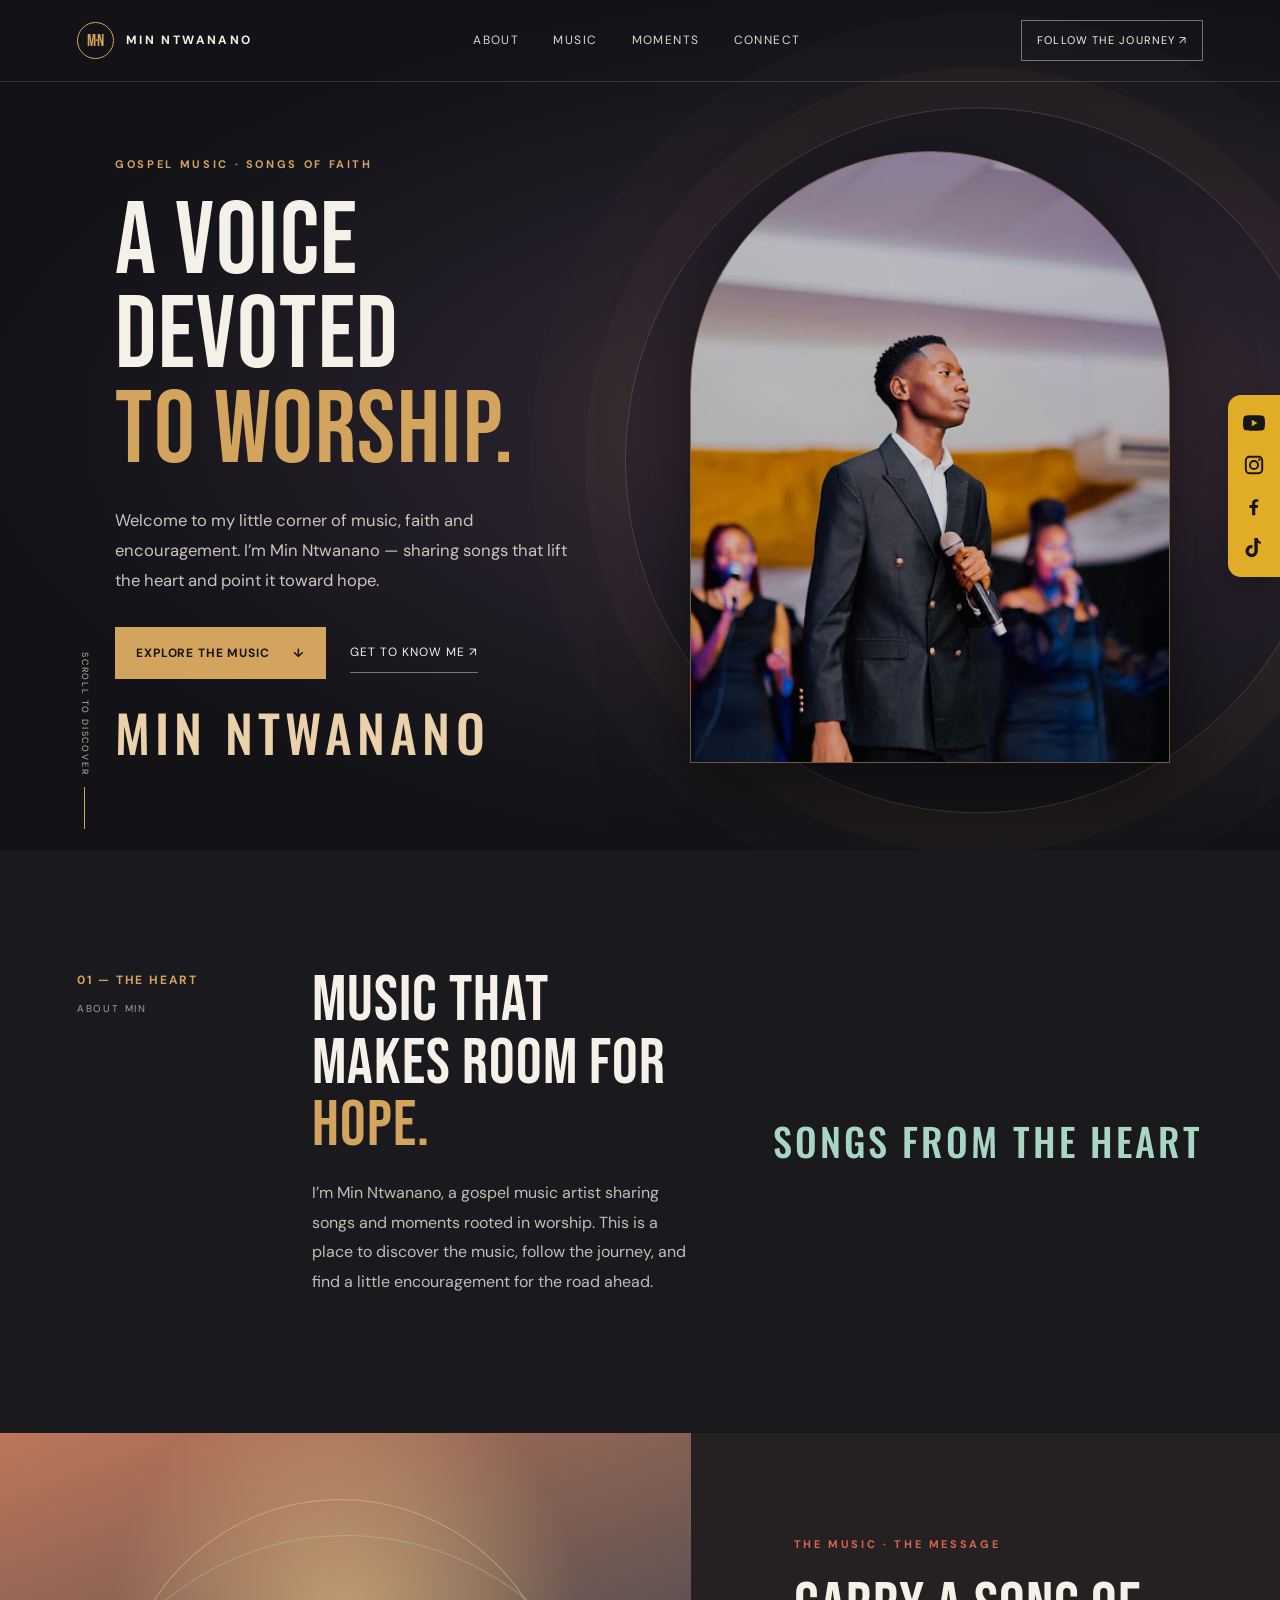
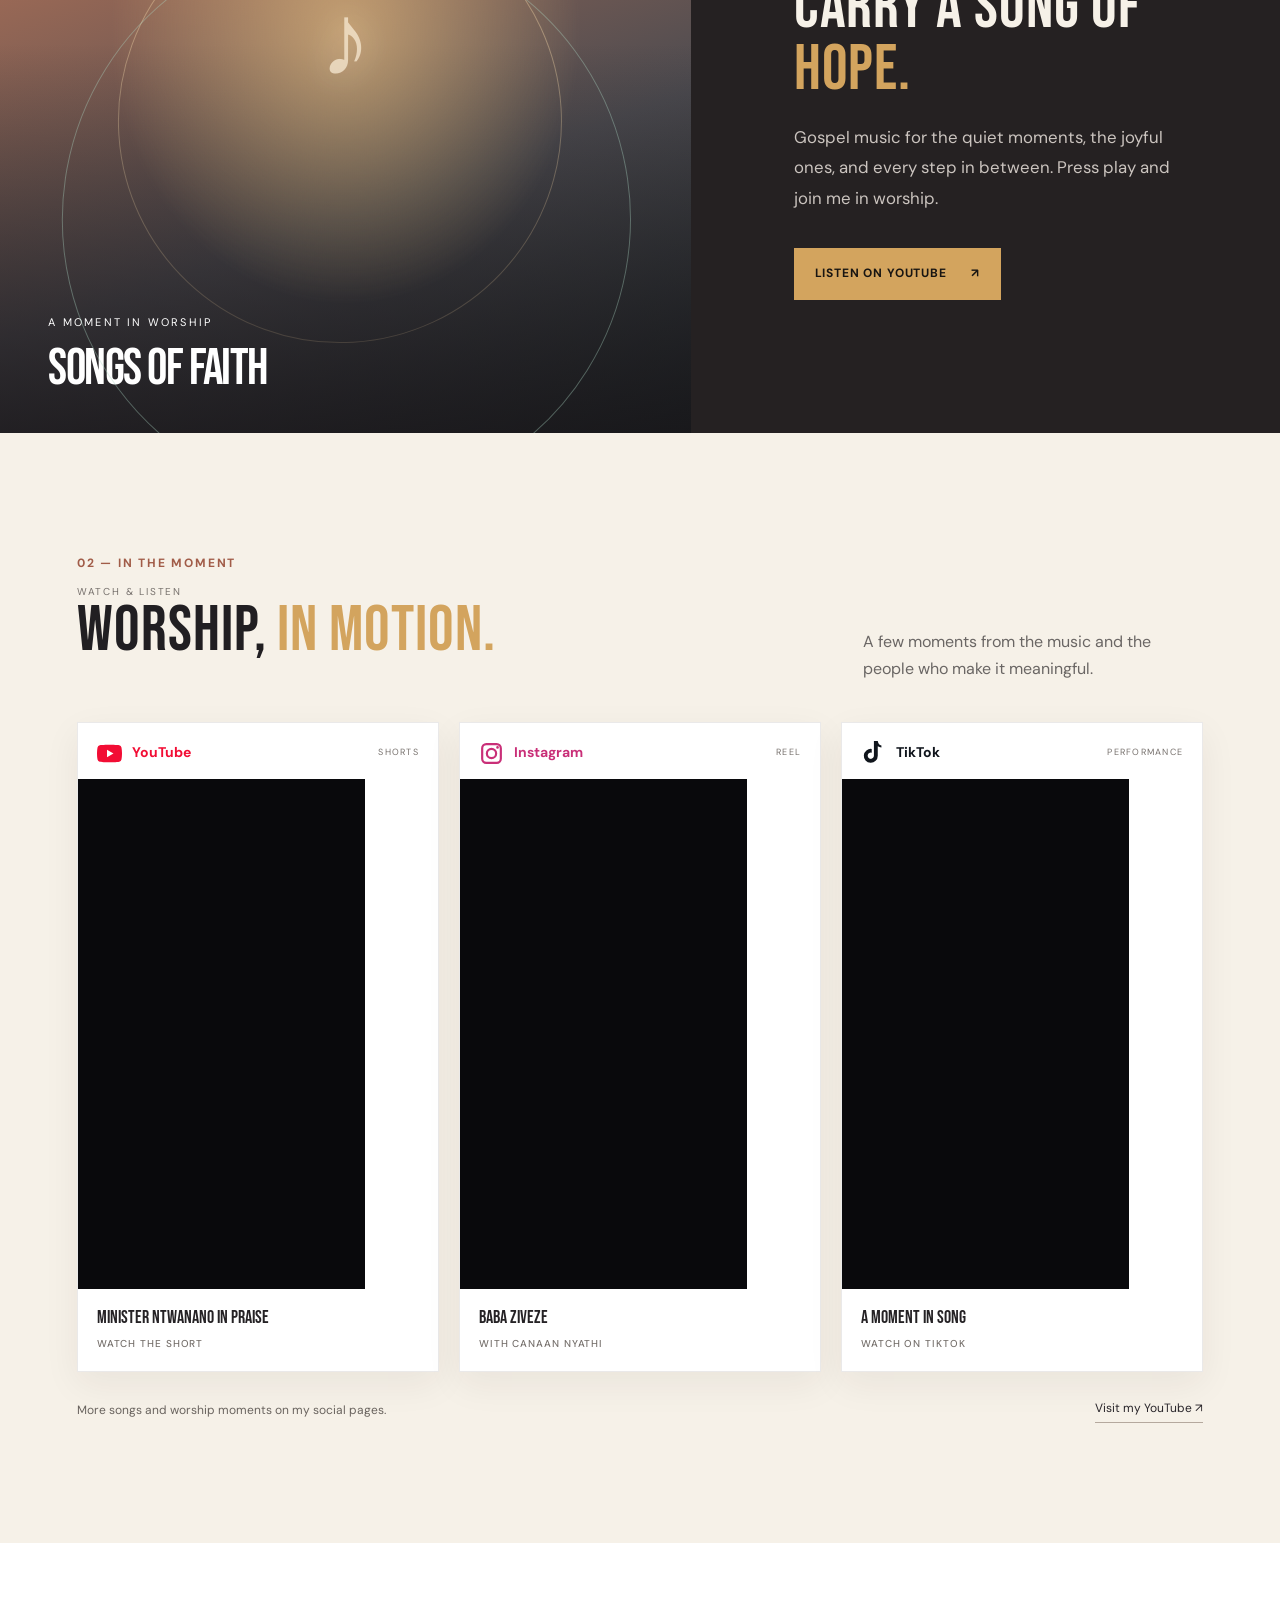
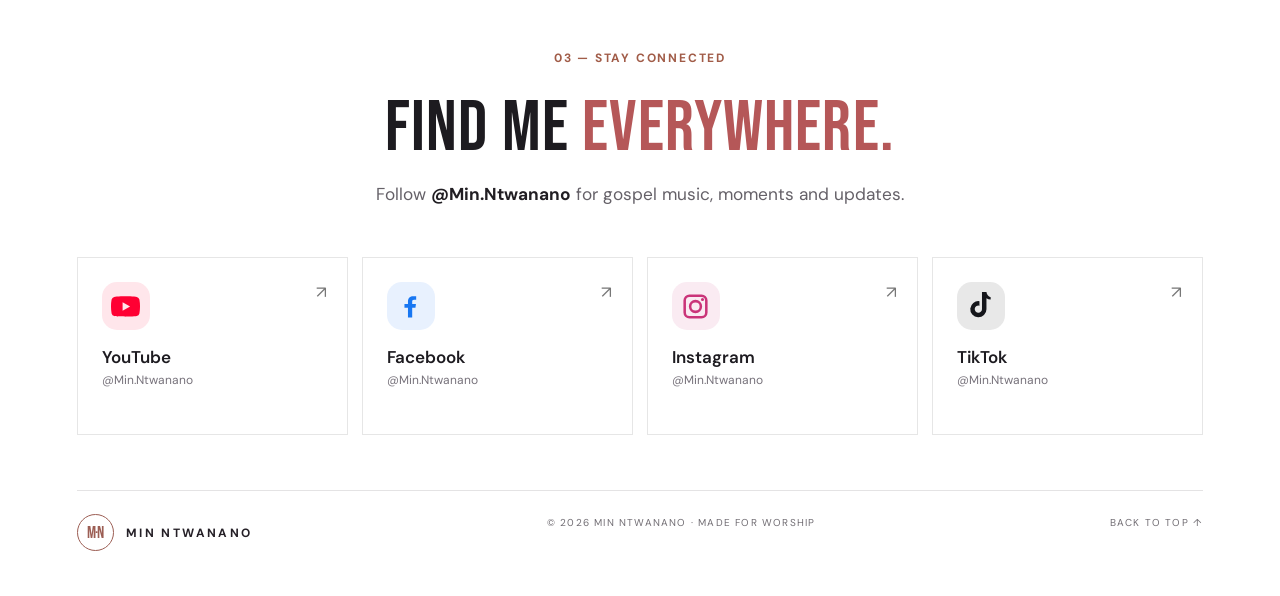
==== commit d284a39f: "Redirect the misspelled page address to Ntwanano" ====
--- a/main.ntuanamo.html
+++ b/main.ntuanamo.html
@@ -1,56 +1 @@
-<!doctype html>
-<html lang="en">
-<head>
-<meta charset="utf-8"><meta name="viewport" content="width=device-width, initial-scale=1">
-<meta name="theme-color" content="#111116"><meta name="description" content="Min Ntwanano — a voice devoted to worship. Explore gospel music, live moments and follow @Min.Ntwanano.">
-<title>Min Ntwanano — A Voice Devoted to Worship</title>
-<link rel="preconnect" href="https://fonts.googleapis.com"><link rel="preconnect" href="https://fonts.gstatic.com" crossorigin>
-<link href="https://fonts.googleapis.com/css2?family=Allura&family=DM+Sans:wght@400;500;600;700&family=Playfair+Display:wght@500;600;700&display=swap" rel="stylesheet">
-<style>
-:root{--ink:#111116;--cream:#f6f1e8;--paper:#fff;--gold:#d3a45e;--rose:#d96453;--mint:#a9d5c3;--muted:#a9a5a0;--line:#ffffff26;--display:"Playfair Display",Georgia,serif;--body:"DM Sans",Arial,sans-serif;--script:"Allura",cursive}
-*{box-sizing:border-box}html{scroll-behavior:smooth;scroll-padding-top:84px}body{margin:0;background:var(--ink);color:var(--cream);font:16px/1.7 var(--body);-webkit-font-smoothing:antialiased}a{color:inherit;text-decoration:none}img{max-width:100%;display:block}button,a{-webkit-tap-highlight-color:transparent}.wrap{width:min(1180px,88%);margin:auto}.nav{height:82px;padding:0 6%;position:absolute;z-index:10;inset:0 0 auto;display:flex;align-items:center;justify-content:space-between;border-bottom:1px solid #ffffff22}.brand{font-size:12px;letter-spacing:.2em;font-weight:700;display:flex;align-items:center;gap:12px}.brand-mark{width:37px;height:37px;border:1px solid var(--gold);border-radius:50%;display:grid;place-items:center;font:italic 17px var(--display);letter-spacing:-.1em;color:var(--gold)}.navlinks{display:flex;gap:34px;font-size:12px;letter-spacing:.12em;text-transform:uppercase;color:#ddd7cf}.navlinks a{transition:color .25s}.navlinks a:hover{color:var(--gold)}.nav-cta{border:1px solid #ffffff67;padding:10px 15px;font-size:11px;letter-spacing:.1em;text-transform:uppercase;transition:background .25s,color .25s}.nav-cta:hover{background:var(--cream);color:var(--ink)}.hero{min-height:min(850px,100svh);padding:140px 6% 76px;position:relative;display:grid;grid-template-columns:1fr .94fr;align-items:center;overflow:hidden;background:radial-gradient(ellipse at 73% 50%,#47333a 0,#26202a 32%,#121217 72%)}.hero:before{content:"";position:absolute;width:55vw;height:55vw;max-width:760px;max-height:760px;border:1px solid #d3a45e40;border-radius:50%;right:-4vw;top:50%;transform:translateY(-45%);box-shadow:0 0 0 40px #d3a45e08,0 0 0 95px #d3a45e05}.hero-copy{position:relative;z-index:2;max-width:680px;padding-left:3vw}.eyebrow{font-size:11px;letter-spacing:.24em;text-transform:uppercase;font-weight:700;color:var(--gold);margin:0 0 23px}.hero h1{font:500 clamp(3.5rem,7.3vw,7.2rem)/.98 var(--display);letter-spacing:-.045em;margin:0;max-width:720px}.hero h1 span{color:var(--gold);display:block}.hero-text{font-size:clamp(1rem,1.3vw,1.12rem);color:#cbc4bf;max-width:480px;line-height:1.8;margin:27px 0 0}.hero-actions{display:flex;align-items:center;gap:24px;margin-top:31px}.button{min-height:52px;padding:0 21px;background:var(--gold);color:#181512;display:inline-flex;align-items:center;justify-content:center;gap:24px;font-size:12px;font-weight:700;letter-spacing:.07em;text-transform:uppercase;transition:transform .25s,background .25s}.button:hover{transform:translateY(-3px);background:#ecc17b}.text-link{font-size:12px;letter-spacing:.08em;text-transform:uppercase;border-bottom:1px solid #ffffff68;padding:10px 0;transition:color .2s}.text-link:hover{color:var(--mint)}.signature{font:clamp(3.5rem,6vw,5.8rem)/.95 var(--script);color:#ead1aa;margin:31px 0 0;text-shadow:0 2px 24px #d3a45e55}.hero-art{position:relative;z-index:1;min-height:590px;height:min(68vh,680px);display:flex;align-items:flex-end;justify-content:center}.hero-photo{width:min(100%,480px);height:100%;object-fit:cover;object-position:center 18%;border-radius:240px 240px 0 0;border:1px solid #d3a45e77;box-shadow:0 20px 80px #0009;animation:portraitEnter 1.1s cubic-bezier(.2,.7,.2,1) both}.photo-halo{position:absolute;width:min(70%,360px);aspect-ratio:1;border-radius:50%;background:radial-gradient(circle,#d3a45e70,#d3a45e00 70%);top:0;left:50%;transform:translateX(-50%);z-index:-1;animation:pulse 5s ease-in-out infinite alternate}.hero-note{position:absolute;z-index:3;color:var(--mint);font-size:48px;animation:float 4.5s ease-in-out infinite}.hero-note.one{top:25%;left:2%}.hero-note.two{bottom:28%;right:0;animation-delay:1.4s}.scroll-mark{position:absolute;bottom:21px;left:6%;font-size:9px;letter-spacing:.2em;color:#c0b9ae;text-transform:uppercase;writing-mode:vertical-rl;display:flex;gap:12px;align-items:center}.scroll-mark:after{content:"";height:42px;border-left:1px solid var(--gold)}
-.ticker{overflow:hidden;background:var(--gold);color:#1a1712;padding:13px 0;white-space:nowrap}.ticker-track{display:flex;width:max-content;animation:marquee 29s linear infinite}.ticker span{font-size:10px;letter-spacing:.24em;text-transform:uppercase;font-weight:700;padding:0 28px}.ticker i{font-style:normal;font-size:16px}
-.section{padding:120px 0}.about{background:#1a191d}.about-grid{display:grid;grid-template-columns:.62fr 1.5fr .95fr;gap:clamp(32px,6vw,88px);align-items:center}.section-index{align-self:start;color:#a7a19a;font-size:10px;letter-spacing:.18em;text-transform:uppercase}.section-index b{display:block;color:var(--gold);font-size:12px;margin-bottom:10px}.about h2,.music-copy h2,.moments h2{font:500 clamp(2.5rem,4.4vw,4.2rem)/1.1 var(--display);letter-spacing:-.035em;margin:0 0 20px}.about h2 em,.music-copy h2 em,.moments h2 em{color:var(--gold);font-style:normal}.about-copy{font-size:clamp(1rem,1.25vw,1.1rem);color:#c2bdb7;line-height:1.85;max-width:580px}.about-sign{font:clamp(2.8rem,4.5vw,4.5rem)/1 var(--script);color:var(--mint);white-space:nowrap;transform:rotate(-5deg);text-align:center}.music-feature{min-height:600px;display:grid;grid-template-columns:1.08fr .92fr;background:#252122}.feature-art{position:relative;min-height:520px;overflow:hidden;background:linear-gradient(160deg,#bd7658,#4c4b50 60%,#1d272a)}.feature-art:before,.feature-art:after{content:"";position:absolute;border:1px solid #f3d6aa66;border-radius:50%;width:64%;aspect-ratio:1;top:11%;left:17%;transform:rotate(-25deg)}.feature-art:after{width:82%;left:9%;top:17%;transform:rotate(32deg);border-color:#a9d5c360}.feature-glow{position:absolute;inset:0;background:radial-gradient(ellipse at 50% 33%,#f2c9859c,transparent 48%),linear-gradient(0deg,#171316bb,transparent 65%)}.feature-note{position:absolute;top:20%;left:50%;transform:translateX(-50%);font-size:clamp(4rem,8vw,8rem);color:#f8ead3;opacity:.76;text-shadow:0 0 40px #fff7}.feature-label{position:absolute;bottom:35px;left:7%;color:#fff;font-size:11px;letter-spacing:.2em;text-transform:uppercase}.feature-label strong{display:block;font:500 clamp(2rem,4vw,4rem)/1.1 var(--display);letter-spacing:-.03em;text-transform:none;margin-top:10px}.music-copy{padding:clamp(45px,8vw,120px)}.music-copy p:not(.eyebrow){font-size:1.05rem;color:#cbc4bf;line-height:1.8}.music-copy .button{margin-top:18px}.music-copy .eyebrow{color:var(--rose)}
-.moments{background:#f6f1e8;color:#211f22}.moments .section-index{color:#77716d}.moments .section-index b{color:#a15c48}.moments-head{display:flex;justify-content:space-between;align-items:end;gap:30px;margin-bottom:39px}.moments-head .sub{color:#6a6664;font-size:1rem;max-width:340px;margin:0}.video-grid{display:grid;grid-template-columns:repeat(3,minmax(0,1fr));gap:20px}.video-card{background:#fff;border:1px solid #231e1b18;box-shadow:0 12px 34px #2f1f1810;transition:transform .35s,box-shadow .35s}.video-card:hover{transform:translateY(-8px);box-shadow:0 22px 48px #2f1f1822}.video-brand{display:flex;align-items:center;justify-content:space-between;padding:18px 19px 13px}.platform{display:flex;align-items:center;gap:10px;font-weight:700;font-size:14px}.platform svg{width:25px;height:25px}.yt{color:#f20d34}.ig{color:#c92f78}.tt{color:#10151c}.video-tag{font-size:9px;color:#77716d;letter-spacing:.14em;text-transform:uppercase}.embed{aspect-ratio:9/16;max-height:510px;background:#09090c;overflow:hidden}.embed iframe{display:block;width:100%;height:100%;border:0}.video-title{padding:17px 19px 20px;font:500 18px/1.35 var(--display);color:#252225}.video-title small{font:500 10px/1.4 var(--body);display:block;color:#77716d;letter-spacing:.09em;text-transform:uppercase;margin-top:7px}.moments-foot{margin-top:26px;display:flex;justify-content:space-between;align-items:center;color:#69635e;font-size:12px}.moments-foot a{color:#29252a;border-bottom:1px solid #b5a99e;padding-bottom:4px}
-.connect{background:#fff;color:#1d1b20;padding:105px 0 45px}.connect-top{text-align:center;max-width:730px;margin:0 auto 48px}.connect .section-index{margin-bottom:25px}.connect .section-index b{color:#a15c48}.connect h2{font:500 clamp(2.8rem,5vw,5rem)/1.05 var(--display);letter-spacing:-.04em;margin:0 0 16px}.connect h2 em{font-style:normal;color:#b55758}.connect-top p{font-size:1.08rem;color:#656168;margin:0}.connect-top strong{color:#211e23}.social-grid{display:grid;grid-template-columns:repeat(4,1fr);gap:14px}.social-card{--brand:#d4213d;background:#fff;border:1px solid #201c201c;padding:24px;min-height:178px;display:flex;flex-direction:column;position:relative;transition:transform .3s,box-shadow .3s,border-color .3s}.social-card:hover{transform:translateY(-6px);border-color:var(--brand);box-shadow:0 18px 38px #21152114}.social-card.youtube{--brand:#ff0033}.social-card.facebook{--brand:#1877f2}.social-card.instagram{--brand:#ca3479}.social-card.tiktok{--brand:#15161b}.social-icon{width:48px;height:48px;border-radius:15px;display:grid;place-items:center;background:color-mix(in srgb,var(--brand) 10%,white);color:var(--brand);margin-bottom:16px}.social-icon svg{width:29px;height:29px;fill:currentColor}.social-card b{font:600 17px var(--body)}.social-card small{font-size:12px;color:#76717a;margin-top:2px}.social-arrow{position:absolute;right:20px;top:20px;color:#777;font-size:17px}.connect-bottom{margin-top:55px;border-top:1px solid #27232a20;padding-top:23px;display:flex;justify-content:space-between;color:#716d73;font-size:10px;letter-spacing:.12em;text-transform:uppercase}.connect-bottom .brand{color:#252027}.connect-bottom .brand-mark{color:#9c5e54;border-color:#9c5e54}
-.reveal{opacity:0;transform:translateY(26px);transition:opacity .8s ease,transform .8s cubic-bezier(.18,.7,.25,1)}.reveal.in-view{opacity:1;transform:none}.video-card:nth-child(2){transition-delay:.1s}.video-card:nth-child(3){transition-delay:.2s}
-@keyframes portraitEnter{from{opacity:0;transform:translateY(28px) scale(.98)}to{opacity:1;transform:none}}@keyframes pulse{from{opacity:.6;transform:translateX(-50%) scale(.92)}to{opacity:1;transform:translateX(-50%) scale(1.08)}}@keyframes float{0%,100%{transform:translateY(0) rotate(-7deg)}50%{transform:translateY(-12px) rotate(7deg)}}@keyframes marquee{to{transform:translateX(-50%)}}@media(max-width:900px){.navlinks{gap:19px}.hero{grid-template-columns:1fr .82fr;min-height:760px}.hero-art{height:560px;min-height:0}.hero h1{font-size:clamp(3.4rem,8vw,6rem)}.about-grid{grid-template-columns:.35fr 1.2fr;gap:25px 45px}.about-sign{grid-column:2;text-align:left}.video-grid{grid-template-columns:repeat(2,minmax(0,1fr))}.video-card:last-child{grid-column:1/-1;width:calc(50% - 10px);justify-self:center}.social-grid{grid-template-columns:repeat(2,1fr)}}@media(max-width:640px){html{scroll-padding-top:70px}.wrap{width:88%}.nav{height:70px;padding:0 6%}.brand{font-size:10px;letter-spacing:.15em}.brand-mark{width:33px;height:33px}.navlinks{display:none}.nav-cta{font-size:9px;padding:9px 11px}.hero{display:flex;flex-direction:column;align-items:stretch;gap:28px;min-height:0;padding:114px 6% 58px;background:radial-gradient(ellipse at 50% 68%,#47333a 0,#26202a 37%,#121217 78%)}.hero-copy{padding:0}.hero h1{font-size:clamp(3.5rem,14vw,5.1rem);line-height:.99}.hero-text{font-size:1rem;line-height:1.75;margin-top:20px}.eyebrow{font-size:10px;letter-spacing:.18em;margin-bottom:16px}.hero-actions{gap:17px;flex-wrap:wrap;margin-top:23px}.button{min-height:49px;padding:0 16px;font-size:10px;gap:16px}.text-link{font-size:10px}.signature{font-size:4rem;margin-top:24px}.hero-art{height:clamp(370px,112vw,510px);width:100%;min-height:0;margin:0 auto}.hero-photo{width:min(82%,370px);object-position:center 18%}.hero:before{width:96vw;height:96vw;right:-26vw;top:72%}.hero-note.one{left:0;top:22%}.hero-note.two{right:0;bottom:19%}.scroll-mark{left:auto;right:6%;bottom:18px;writing-mode:horizontal-tb;flex-direction:row}.scroll-mark:after{height:0;width:32px;border-left:0;border-top:1px solid var(--gold)}.ticker{padding:11px 0}.ticker span{font-size:9px;padding:0 18px}.section{padding:77px 0}.about-grid{display:block}.about .section-index{margin-bottom:27px}.about h2,.music-copy h2,.moments h2{font-size:clamp(2.55rem,11vw,3.5rem);line-height:1.05}.about-copy{font-size:1rem;line-height:1.8}.about-sign{margin-top:32px;text-align:left;font-size:3.6rem}.music-feature{display:flex;flex-direction:column}.feature-art{min-height:390px}.feature-label{bottom:25px;left:7%}.music-copy{padding:56px 7% 63px}.music-copy p:not(.eyebrow){font-size:1rem}.moments-head{display:block;margin-bottom:25px}.moments-head .sub{margin-top:16px;font-size:.98rem}.video-grid{grid-template-columns:1fr;gap:19px}.video-card:last-child{grid-column:auto;width:100%}.embed{width:min(100%,355px);margin:auto;max-height:580px}.video-brand{padding:16px 17px 12px}.video-title{font-size:17px}.moments-foot{align-items:flex-start;gap:15px;flex-direction:column;font-size:11px}.connect{padding:76px 0 28px}.connect-top{margin-bottom:30px}.connect h2{font-size:clamp(2.8rem,12vw,4rem)}.connect-top p{font-size:1rem}.social-grid{grid-template-columns:repeat(2,minmax(0,1fr));gap:10px}.social-card{min-height:154px;padding:17px 14px}.social-icon{width:43px;height:43px;margin-bottom:13px;border-radius:13px}.social-icon svg{width:26px;height:26px}.social-card b{font-size:15px}.social-card small{font-size:11px}.social-arrow{top:14px;right:14px;font-size:15px}.connect-bottom{margin-top:38px;padding-top:18px;font-size:8px;gap:10px;align-items:flex-start}.connect-bottom .brand{font-size:8px;gap:8px}.connect-bottom .brand-mark{width:27px;height:27px;font-size:14px}}@media(prefers-reduced-motion:reduce){*,*::before,*::after{scroll-behavior:auto!important;animation-duration:.01ms!important;animation-iteration-count:1!important;transition-duration:.01ms!important}.reveal{opacity:1;transform:none}} 
-
-/* Persistent, thumb-friendly social rail */
-.social-rail{position:fixed;z-index:30;right:0;top:54%;transform:translateY(-50%);display:flex;flex-direction:column;gap:4px;padding:9px 7px;background:#e2ad26;border-radius:13px 0 0 13px;box-shadow:0 10px 32px #0004}
-.social-rail a{width:38px;height:38px;display:grid;place-items:center;border-radius:9px;color:#171616;transition:background .2s,transform .2s,color .2s}
-.social-rail a:hover,.social-rail a:focus-visible{background:#fff7;transform:scale(1.08);outline:2px solid #171616;outline-offset:1px}
-.social-rail svg{width:22px;height:22px;fill:currentColor}
-.social-rail .rail-youtube{color:#171616}.social-rail .rail-instagram{color:#171616}.social-rail .rail-facebook{color:#171616}.social-rail .rail-tiktok{color:#171616}
-@media(max-width:640px){.social-rail{top:auto;right:50%;bottom:calc(12px + env(safe-area-inset-bottom));transform:translateX(50%);flex-direction:row;gap:3px;padding:6px 8px;border-radius:999px;box-shadow:0 8px 28px #0005}.social-rail a{width:40px;height:40px;border-radius:50%}.connect{padding-bottom:108px}}
-@media(prefers-reduced-motion:reduce){.social-rail a{transition:none}}
-</style></head>
-<body>
-<header class="nav"><a class="brand" href="#home" aria-label="Min Ntwanano home"><span class="brand-mark">M·N</span><span>MIN NTWANANO</span></a><nav class="navlinks" aria-label="Main navigation"><a href="#about">About</a><a href="#music">Music</a><a href="#moments">Moments</a><a href="#connect">Connect</a></nav><a class="nav-cta" href="#connect">Follow the journey ↗</a></header>
-<nav class="social-rail" aria-label="Follow Min Ntwanano on social media">
-<a class="rail-youtube" href="https://www.youtube.com/@Min.Ntwanano" aria-label="YouTube — @Min.Ntwanano" title="YouTube" target="_blank" rel="noopener"><svg viewBox="0 0 24 24" aria-hidden="true"><path d="M23.5 6.2a3 3 0 0 0-2.1-2.1C19.5 3.6 12 3.6 12 3.6s-7.5 0-9.4.5A3 3 0 0 0 .5 6.2 31 31 0 0 0 0 12a31 31 0 0 0 .5 5.8 3 3 0 0 0 2.1 2.1c1.9.5 9.4.5 9.4.5s7.5 0 9.4-.5a3 3 0 0 0 2.1-2.1A31 31 0 0 0 24 12a31 31 0 0 0-.5-5.8ZM9.6 15.6V8.4l6.2 3.6-6.2 3.6Z"/></svg></a>
-<a class="rail-instagram" href="https://www.instagram.com/min.ntwanano/" aria-label="Instagram — @Min.Ntwanano" title="Instagram" target="_blank" rel="noopener"><svg viewBox="0 0 24 24" aria-hidden="true"><path d="M7 2h10a5 5 0 0 1 5 5v10a5 5 0 0 1-5 5H7a5 5 0 0 1-5-5V7a5 5 0 0 1 5-5Zm0 2.1A2.9 2.9 0 0 0 4.1 7v10A2.9 2.9 0 0 0 7 19.9h10a2.9 2.9 0 0 0 2.9-2.9V7A2.9 2.9 0 0 0 17 4.1H7Zm5 2.4a5.5 5.5 0 1 1 0 11 5.5 5.5 0 0 1 0-11Zm0 2.1a3.4 3.4 0 1 0 0 6.8 3.4 3.4 0 0 0 0-6.8Zm5.8-3.7a1.3 1.3 0 1 1 0 2.6 1.3 1.3 0 0 1 0-2.6Z"/></svg></a>
-<a class="rail-facebook" href="https://www.facebook.com/Min.Ntwanano" aria-label="Facebook — @Min.Ntwanano" title="Facebook" target="_blank" rel="noopener"><svg viewBox="0 0 24 24" aria-hidden="true"><path d="M13.4 21v-8h2.7l.4-3.1h-3.1v-2c0-.9.3-1.5 1.6-1.5h1.7V3.6c-.3 0-1.3-.1-2.5-.1-2.5 0-4.3 1.5-4.3 4.4v2H7v3.1h2.9v8h3.5Z"/></svg></a>
-<a class="rail-tiktok" href="https://www.tiktok.com/@Min.Ntwanano" aria-label="TikTok — @Min.Ntwanano" title="TikTok" target="_blank" rel="noopener"><svg viewBox="0 0 24 24" aria-hidden="true"><path d="M19.6 6.2a5.7 5.7 0 0 1-3.5-1.1v9.1a6.7 6.7 0 1 1-5.8-6.6v3.7a3 3 0 1 0 2.1 2.9V0h3.7c.2 2.1 1.5 3.8 3.5 4.4v1.8Z"/></svg></a>
-</nav>
-
-<main>
-<section class="hero" id="home"><div class="hero-copy"><p class="eyebrow">Gospel music · Songs of faith</p><h1>A voice devoted <span>to worship.</span></h1><p class="hero-text">Welcome to my little corner of music, faith and encouragement. I’m Min Ntwanano — sharing songs that lift the heart and point it toward hope.</p><div class="hero-actions"><a class="button" href="#music">Explore the music <span>↓</span></a><a class="text-link" href="#about">Get to know me ↗</a></div><p class="signature">Min Ntwanano</p></div><div class="hero-art"><div class="photo-halo"></div><span class="hero-note one">♪</span><span class="hero-note two">♫</span><img class="hero-photo" src="[data-uri]" alt="Min Ntwanano singing into a microphone on stage"></div><a class="scroll-mark" href="#about">Scroll to discover</a></section>
-<div class="ticker" aria-label="Worship, faith, hope and music"><div class="ticker-track"><span>Worship <i>✦</i> Faith <i>✦</i> Hope <i>✦</i> Gospel music <i>✦</i> Songs for the soul <i>✦</i> Worship <i>✦</i> Faith <i>✦</i> Hope <i>✦</i> Gospel music <i>✦</i> Songs for the soul <i>✦</i></span><span aria-hidden="true">Worship <i>✦</i> Faith <i>✦</i> Hope <i>✦</i> Gospel music <i>✦</i> Songs for the soul <i>✦</i> Worship <i>✦</i> Faith <i>✦</i> Hope <i>✦</i> Gospel music <i>✦</i> Songs for the soul <i>✦</i></span></div></div>
-<section class="about section" id="about"><div class="wrap about-grid"><div class="section-index reveal"><b>01 — The heart</b>About Min</div><div class="reveal"><h2>Music that makes room for <em>hope.</em></h2><p class="about-copy">I’m Min Ntwanano, a gospel music artist sharing songs and moments rooted in worship. This is a place to discover the music, follow the journey, and find a little encouragement for the road ahead.</p></div><div class="about-sign reveal">Songs from the heart</div></div></section>
-<section class="music-feature" id="music"><div class="feature-art" aria-label="Abstract warm-toned music artwork"><div class="feature-glow"></div><div class="feature-note">♪</div><div class="feature-label">A moment in worship<strong>Songs of faith</strong></div></div><div class="music-copy reveal"><p class="eyebrow">The music · The message</p><h2>Carry a song of <em>hope.</em></h2><p>Gospel music for the quiet moments, the joyful ones, and every step in between. Press play and join me in worship.</p><a class="button" href="https://www.youtube.com/shorts/XUya5lJ8Phw" target="_blank" rel="noopener">Listen on YouTube <span>↗</span></a></div></section>
-<section class="moments section" id="moments"><div class="wrap"><div class="section-index reveal"><b>02 — In the moment</b>Watch & listen</div><div class="moments-head reveal"><h2>Worship, <em>in motion.</em></h2><p class="sub">A few moments from the music and the people who make it meaningful.</p></div><div class="video-grid">
-<article class="video-card reveal"><div class="video-brand"><div class="platform yt"><svg viewBox="0 0 24 24" aria-hidden="true"><path fill="currentColor" d="M23.5 6.2a3 3 0 0 0-2.1-2.1C19.5 3.6 12 3.6 12 3.6s-7.5 0-9.4.5A3 3 0 0 0 .5 6.2 31 31 0 0 0 0 12a31 31 0 0 0 .5 5.8 3 3 0 0 0 2.1 2.1c1.9.5 9.4.5 9.4.5s7.5 0 9.4-.5a3 3 0 0 0 2.1-2.1A31 31 0 0 0 24 12a31 31 0 0 0-.5-5.8ZM9.6 15.6V8.4l6.2 3.6-6.2 3.6Z"/></svg>YouTube</div><span class="video-tag">Shorts</span></div><div class="embed"><iframe src="https://www.youtube.com/embed/XUya5lJ8Phw" title="Minister Ntwanano in Praise — Worship Short" loading="lazy" allow="accelerometer; autoplay; clipboard-write; encrypted-media; gyroscope; picture-in-picture; web-share" allowfullscreen></iframe></div><div class="video-title">Minister Ntwanano in Praise<small>Watch the short</small></div></article>
-<article class="video-card reveal"><div class="video-brand"><div class="platform ig"><svg viewBox="0 0 24 24" aria-hidden="true"><path fill="currentColor" d="M7 2h10a5 5 0 0 1 5 5v10a5 5 0 0 1-5 5H7a5 5 0 0 1-5-5V7a5 5 0 0 1 5-5Zm0 2.1A2.9 2.9 0 0 0 4.1 7v10A2.9 2.9 0 0 0 7 19.9h10a2.9 2.9 0 0 0 2.9-2.9V7A2.9 2.9 0 0 0 17 4.1H7Zm5 2.4a5.5 5.5 0 1 1 0 11 5.5 5.5 0 0 1 0-11Zm0 2.1a3.4 3.4 0 1 0 0 6.8 3.4 3.4 0 0 0 0-6.8Zm5.8-3.7a1.3 1.3 0 1 1 0 2.6 1.3 1.3 0 0 1 0-2.6Z"/></svg>Instagram</div><span class="video-tag">Reel</span></div><div class="embed"><iframe src="https://www.instagram.com/reel/DeUExCxQD0J/embed/" title="Baba Ziveze with Canaan Nyathi featuring Min Ntwanano" loading="lazy" allowtransparency="true" allowfullscreen></iframe></div><div class="video-title">Baba Ziveze<small>With Canaan Nyathi</small></div></article>
-<article class="video-card reveal"><div class="video-brand"><div class="platform tt"><svg viewBox="0 0 24 24" aria-hidden="true"><path fill="currentColor" d="M19.6 6.2a5.7 5.7 0 0 1-3.5-1.1v9.1a6.7 6.7 0 1 1-5.8-6.6v3.7a3 3 0 1 0 2.1 2.9V0h3.7c.2 2.1 1.5 3.8 3.5 4.4v1.8Z"/></svg>TikTok</div><span class="video-tag">Performance</span></div><div class="embed"><iframe src="https://www.tiktok.com/player/v1/7664483006446357767?description=1&amp;music_info=1" title="Min Ntwanano on TikTok" loading="lazy" allow="fullscreen"></iframe></div><div class="video-title">A moment in song<small>Watch on TikTok</small></div></article></div><div class="moments-foot"><span>More songs and worship moments on my social pages.</span><a href="https://www.youtube.com/@Min.Ntwanano" target="_blank" rel="noopener">Visit my YouTube ↗</a></div></div></section>
-<section class="connect" id="connect"><div class="wrap"><div class="connect-top reveal"><div class="section-index"><b>03 — Stay connected</b></div><h2>Find me <em>everywhere.</em></h2><p>Follow <strong>@Min.Ntwanano</strong> for gospel music, moments and updates.</p></div><div class="social-grid">
-<a class="social-card youtube reveal" href="https://www.youtube.com/@Min.Ntwanano" target="_blank" rel="noopener"><span class="social-icon"><svg viewBox="0 0 24 24" aria-hidden="true"><path d="M23.5 6.2a3 3 0 0 0-2.1-2.1C19.5 3.6 12 3.6 12 3.6s-7.5 0-9.4.5A3 3 0 0 0 .5 6.2 31 31 0 0 0 0 12a31 31 0 0 0 .5 5.8 3 3 0 0 0 2.1 2.1c1.9.5 9.4.5 9.4.5s7.5 0 9.4-.5a3 3 0 0 0 2.1-2.1A31 31 0 0 0 24 12a31 31 0 0 0-.5-5.8ZM9.6 15.6V8.4l6.2 3.6-6.2 3.6Z"/></svg></span><b>YouTube</b><small>@Min.Ntwanano</small><span class="social-arrow">↗</span></a>
-<a class="social-card facebook reveal" href="https://www.facebook.com/Min.Ntwanano" target="_blank" rel="noopener"><span class="social-icon"><svg viewBox="0 0 24 24" aria-hidden="true"><path d="M13.4 21v-8h2.7l.4-3.1h-3.1v-2c0-.9.3-1.5 1.6-1.5h1.7V3.6c-.3 0-1.3-.1-2.5-.1-2.5 0-4.3 1.5-4.3 4.4v2H7v3.1h2.9v8h3.5Z"/></svg></span><b>Facebook</b><small>@Min.Ntwanano</small><span class="social-arrow">↗</span></a>
-<a class="social-card instagram reveal" href="https://www.instagram.com/min.ntwanano/" target="_blank" rel="noopener"><span class="social-icon"><svg viewBox="0 0 24 24" aria-hidden="true"><path d="M7 2h10a5 5 0 0 1 5 5v10a5 5 0 0 1-5 5H7a5 5 0 0 1-5-5V7a5 5 0 0 1 5-5Zm0 2.1A2.9 2.9 0 0 0 4.1 7v10A2.9 2.9 0 0 0 7 19.9h10a2.9 2.9 0 0 0 2.9-2.9V7A2.9 2.9 0 0 0 17 4.1H7Zm5 2.4a5.5 5.5 0 1 1 0 11 5.5 5.5 0 0 1 0-11Zm0 2.1a3.4 3.4 0 1 0 0 6.8 3.4 3.4 0 0 0 0-6.8Zm5.8-3.7a1.3 1.3 0 1 1 0 2.6 1.3 1.3 0 0 1 0-2.6Z"/></svg></span><b>Instagram</b><small>@Min.Ntwanano</small><span class="social-arrow">↗</span></a>
-<a class="social-card tiktok reveal" href="https://www.tiktok.com/@Min.Ntwanano" target="_blank" rel="noopener"><span class="social-icon"><svg viewBox="0 0 24 24" aria-hidden="true"><path d="M19.6 6.2a5.7 5.7 0 0 1-3.5-1.1v9.1a6.7 6.7 0 1 1-5.8-6.6v3.7a3 3 0 1 0 2.1 2.9V0h3.7c.2 2.1 1.5 3.8 3.5 4.4v1.8Z"/></svg></span><b>TikTok</b><small>@Min.Ntwanano</small><span class="social-arrow">↗</span></a></div>
-<div class="connect-bottom"><a class="brand" href="#home"><span class="brand-mark">M·N</span><span>MIN NTWANANO</span></a><span>© <span id="year"></span> Min Ntwanano · Made for worship</span><a href="#home">Back to top ↑</a></div></div></section>
-</main><script>
-document.getElementById("year").textContent=new Date().getFullYear();
-const revealObserver=new IntersectionObserver(entries=>entries.forEach(entry=>{if(entry.isIntersecting){entry.target.classList.add("in-view");revealObserver.unobserve(entry.target)}}),{threshold:.12});
-document.querySelectorAll(".reveal").forEach(el=>revealObserver.observe(el));
-</script></body></html>+<!doctype html><html lang="en"><head><meta charset="utf-8"><meta name="viewport" content="width=device-width,initial-scale=1"><meta http-equiv="refresh" content="0;url=main.ntwanano.html"><link rel="canonical" href="main.ntwanano.html"><title>Min Ntwanano</title></head><body><p><a href="main.ntwanano.html">Go to Min Ntwanano’s website</a></p></body></html>
